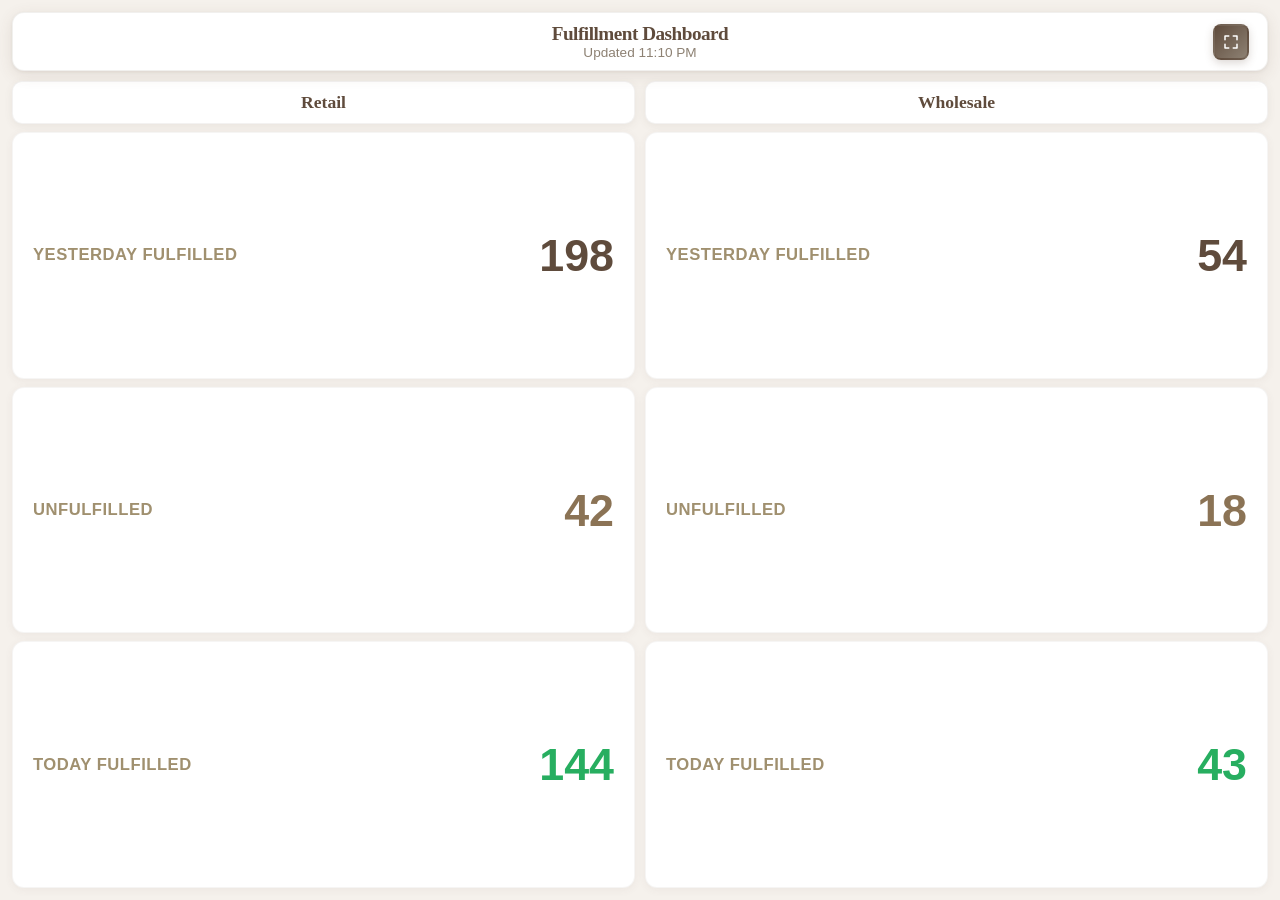
==== html/fulfillment-dashboard.html @ c5769333 "Initial static demo version for GitHub Pages Strip Firebase auth, replace live API calls with static" ====
<!DOCTYPE html>
<html lang="en">
<head>
<meta charset="UTF-8">
<meta name="viewport" content="width=device-width, initial-scale=1.0">
<title>Fulfillment Dashboard - RCO</title>
<link rel="stylesheet" href="../css/main.css">
<style>
* { box-sizing: border-box; margin: 0; padding: 0; }
body { background: #f5f1ec; font-family: 'Inter', sans-serif; overflow: hidden; height: 100vh; }

.fd-container {
  height: 100vh; display: flex; flex-direction: column;
  padding: 20px; gap: 16px;
}

.fd-header {
  display: flex; justify-content: center; align-items: center; position: relative;
  background: white; padding: 14px 20px; border-radius: 12px;
  box-shadow: 0 4px 16px rgba(95,75,60,0.12), 0 1px 3px rgba(95,75,60,0.08);
  border: 1px solid rgba(141,129,115,0.12); flex-shrink: 0;
}
.fd-header h1 {
  font-family: "Noto Serif", Georgia, serif;
  font-size: 1.4em; color: #5f4b3c; margin: 0; text-align: center;
}
.fd-meta { font-size: 0.85em; color: #8d8173; text-align: center; }
.fd-header .fullscreen-btn { position: absolute; right: 18px; top: 50%; transform: translateY(-50%); }

.fd-content {
  flex: 1; display: grid; grid-template-columns: 1fr 1fr;
  gap: 16px; min-height: 0;
}

.fd-col {
  display: flex; flex-direction: column; gap: 12px; min-height: 0;
}

.fd-col-title {
  font-family: "Noto Serif", Georgia, serif;
  font-size: 1.1em; font-weight: 700; color: #5f4b3c;
  text-align: center; padding: 10px; background: white; border-radius: 10px;
  box-shadow: 0 2px 8px rgba(95,75,60,0.08); border: 1px solid rgba(141,129,115,0.1);
  flex-shrink: 0;
}

.fd-stats {
  display: flex; flex-direction: column; gap: 12px; flex: 1; min-height: 0;
}

.fd-stat {
  background: white; border-radius: 12px; padding: 20px 28px; flex: 1;
  display: flex; justify-content: space-between; align-items: center;
  box-shadow: 0 2px 8px rgba(95,75,60,0.06); border: 1px solid rgba(141,129,115,0.08);
}
.fd-stat-value { font-size: 3.5vw; font-weight: 700; color: #5f4b3c; }
.fd-stat-label { font-size: 1.3vw; color: #a0906f; text-transform: uppercase; letter-spacing: 0.5px; font-weight: 600; }
.fd-stat.fd-stat-unfulfilled .fd-stat-value { color: #8b7355; }
.fd-stat.fd-stat-fulfilled .fd-stat-value { color: #27ae60; }

/* Dark mode */
body.dark { background: #1a1614; }
body.dark .fd-header { background: #2a2420; border-color: rgba(255,255,255,0.06); box-shadow: 0 4px 16px rgba(0,0,0,0.3); }
body.dark .fd-header h1 { color: #e0dcd5; }
body.dark .fd-meta { color: #8d8173; }
body.dark .fd-col-title { background: #2a2420; color: #e0dcd5; border-color: rgba(255,255,255,0.06); box-shadow: 0 2px 8px rgba(0,0,0,0.2); }
body.dark .fd-stat { background: #2a2420; border-color: rgba(255,255,255,0.06); box-shadow: 0 2px 8px rgba(0,0,0,0.2); }
body.dark .fd-stat-value { color: #e0dcd5; }
body.dark .fd-stat-label { color: #8d8173; }
body.dark .fd-stat.fd-stat-unfulfilled .fd-stat-value { color: #c4a97d; }
body.dark .fd-stat.fd-stat-fulfilled .fd-stat-value { color: #2ecc71; }

/* Responsive height */
@media (max-height: 900px) {
  .fd-container { padding: 12px; gap: 10px; }
  .fd-header { padding: 10px 16px; }
  .fd-header h1 { font-size: 1.2em; }
  .fd-content { gap: 10px; }
  .fd-col { gap: 8px; }
  .fd-stats { gap: 8px; }
  .fd-stat { padding: 14px 20px; }
}
@media (max-height: 700px) {
  .fd-container { padding: 8px; gap: 6px; }
  .fd-header { padding: 6px 12px; }
  .fd-header h1 { font-size: 1em; }
  .fd-content { gap: 6px; }
  .fd-col { gap: 6px; }
  .fd-stats { gap: 6px; }
  .fd-stat { padding: 10px 14px; border-radius: 8px; }
  .fd-col-title { padding: 6px; font-size: 0.95em; }
}

/* Responsive width */
@media (max-width: 768px) {
  .fd-content { grid-template-columns: 1fr; overflow-y: auto; }
  .fd-stat-value { font-size: 8vw; }
  .fd-stat-label { font-size: 3vw; }
  body { overflow: auto; }
}

body.tv-view-active .fd-container { padding: 16px; max-width: none; }
</style>
</head>
<body class="page-fulfillment-dashboard">

<div class="fd-container">
  <div class="fd-header">
    <div style="text-align:center;">
      <h1>Fulfillment Dashboard</h1>
      <div class="fd-meta" id="lastUpdated">Loading...</div>
    </div>
    <button class="fullscreen-btn" id="fullscreenBtn" title="Fullscreen" aria-label="Fullscreen">
      <svg viewBox="0 0 24 24" fill="none" aria-hidden="true">
        <path d="M9 4H4v5" stroke="#fff" stroke-width="2" stroke-linecap="round" stroke-linejoin="round"/>
        <path d="M15 4h5v5" stroke="#fff" stroke-width="2" stroke-linecap="round" stroke-linejoin="round"/>
        <path d="M9 20H4v-5" stroke="#fff" stroke-width="2" stroke-linecap="round" stroke-linejoin="round"/>
        <path d="M15 20h5v-5" stroke="#fff" stroke-width="2" stroke-linecap="round" stroke-linejoin="round"/>
      </svg>
    </button>
  </div>

  <div class="fd-content">
    <div class="fd-col">
      <div class="fd-col-title">Retail</div>
      <div class="fd-stats">
        <div class="fd-stat">
          <div class="fd-stat-label">Yesterday Fulfilled</div>
          <div class="fd-stat-value" id="rYesterday">--</div>
        </div>
        <div class="fd-stat fd-stat-unfulfilled">
          <div class="fd-stat-label">Unfulfilled</div>
          <div class="fd-stat-value" id="rUnfulfilled">--</div>
        </div>
        <div class="fd-stat fd-stat-fulfilled">
          <div class="fd-stat-label">Today Fulfilled</div>
          <div class="fd-stat-value" id="rToday">--</div>
        </div>
      </div>
    </div>

    <div class="fd-col">
      <div class="fd-col-title">Wholesale</div>
      <div class="fd-stats">
        <div class="fd-stat">
          <div class="fd-stat-label">Yesterday Fulfilled</div>
          <div class="fd-stat-value" id="wYesterday">--</div>
        </div>
        <div class="fd-stat fd-stat-unfulfilled">
          <div class="fd-stat-label">Unfulfilled</div>
          <div class="fd-stat-value" id="wUnfulfilled">--</div>
        </div>
        <div class="fd-stat fd-stat-fulfilled">
          <div class="fd-stat-label">Today Fulfilled</div>
          <div class="fd-stat-value" id="wToday">--</div>
        </div>
      </div>
    </div>
  </div>
</div>

<script>
// Demo mode: static sample data
async function loadDashboard() {
  try {
    const data = {
      retail: { yesterdayFulfilled: 198, unfulfilled: 42, todayFulfilled: 144 },
      wholesale: { yesterdayFulfilled: 54, unfulfilled: 18, todayFulfilled: 43 }
    };
    const r = data.retail || {};
    const w = data.wholesale || {};

    document.getElementById('rYesterday').textContent = (r.yesterdayFulfilled || 0).toLocaleString();
    document.getElementById('rUnfulfilled').textContent = (r.unfulfilled || 0).toLocaleString();
    document.getElementById('rToday').textContent = (r.todayFulfilled || 0).toLocaleString();

    document.getElementById('wYesterday').textContent = (w.yesterdayFulfilled || 0).toLocaleString();
    document.getElementById('wUnfulfilled').textContent = (w.unfulfilled || 0).toLocaleString();
    document.getElementById('wToday').textContent = (w.todayFulfilled || 0).toLocaleString();

    const now = new Date();
    document.getElementById('lastUpdated').textContent =
      `Updated ${now.toLocaleTimeString('en-US', { hour: 'numeric', minute: '2-digit' })}`;
  } catch (e) {
    console.error('Failed to load fulfillment dashboard:', e);
    document.getElementById('lastUpdated').textContent = 'Error loading data';
  }
}

loadDashboard();
setInterval(loadDashboard, 10 * 60 * 1000);

document.getElementById('fullscreenBtn')?.addEventListener('click', () => {
  if (!document.fullscreenElement) document.documentElement.requestFullscreen();
  else document.exitFullscreen();
});

window.addEventListener('message', (e) => {
  if (e.data?.type === 'RCO_THEME') document.body.classList.toggle('dark', e.data.theme === 'dark');
});
window.addEventListener('message', (e) => {
  if (e.data?.type === 'TV_VIEW_STATE') document.body.classList.toggle('tv-view-active', e.data.active);
});
</script>
</body>
</html>
---- css/main.css ----
/* RCO Metrics - Comprehensive Consolidated Stylesheet */
/* All dashboard pages (fulfillment, orders, shipping, international) load in iframes */
/* Login is standalone; Index is the parent shell */

/* ========== 1. CSS VARIABLES & COLOR PALETTE ========== */
:root {
  /* Brand Neutrals / Core (guide HEX) */
  --rco-cream: #d7d1ca;      /* Pantone Warm Gray 1 C */
  --rco-stone: #d6d1c3;      /* Pantone 7527 C */
  --rco-taupe: #8d8173;      /* Pantone 4225 C */
  --rco-brown: #5f4b3c;      /* Pantone 7519 C */
  --rco-charcoal: #25282a;   /* Pantone 426 C */

  /* Supporting Accents (guide HEX) */
  --rco-warm-tan: #ab9071;   /* Pantone 4256 C */
  --rco-soft-camel: #bd9979; /* Pantone 2316 C */
  --rco-olive: #4d4933;      /* Pantone 7771 C */
  --rco-clay: #b08979;       /* Pantone 4725 C */
  --rco-bluegray: #393d46;   /* Pantone 4140 C */
  --rco-plum: #492426;       /* Pantone 2449 C */
  --rco-lightgray: #aaa0a1;  /* Pantone 4283 C */

  /* Map old "tan" tokens to RCO scheme (so existing CSS works) */
  --tan-light: var(--rco-cream);
  --tan-medium: var(--rco-soft-camel);
  --tan-dark: var(--rco-brown);
  --tan-darker: var(--rco-charcoal);

  /* Background Gradients */
  --bg-gradient-start: #f9f6f2;
  --bg-gradient-end: #efe9e0;

  /* Card Backgrounds */
  --card-bg-start: #ffffff;
  --card-bg-end: #fbfaf8;

  /* Header Backgrounds */
  --header-bg-start: #ffffff;
  --header-bg-end: #f4f2ee;

  /* Medal Colors */
  --gold: #ffd700;
  --silver: #c0c0c0;
  --bronze: #cd7f32;

  /* Status Colors */
  --rate-excellent: #5a8c5a;
  --rate-good: #7ca87c;
  --rate-warning: #d4a05c;
  --rate-poor: #c67b7b;

  /* Neutral Colors */
  --text-primary: var(--rco-charcoal);
  --text-secondary: var(--rco-taupe);
  --border-light: rgba(141, 129, 115, 0.15);   /* taupe */
  --border-medium: rgba(141, 129, 115, 0.3);   /* taupe */

  /* Shadows (slightly re-tuned to RCO brown) */
  --shadow-sm: 0 2px 10px rgba(95, 75, 60, 0.05);
  --shadow-md: 0 5px 20px rgba(95, 75, 60, 0.10);
  --shadow-lg: 0 10px 30px rgba(95, 75, 60, 0.14);
  --shadow-xl: 0 15px 40px rgba(95, 75, 60, 0.18);
}

/* ========== INDEX.HTML / SIDEBAR SHELL (THEME TOKENS) ========== */
:root {
  /* Page */
  --page-bg: #f6f0e6;

  /* Sidebar / panels */
  --sb-bg1: #ffffff;
  --sb-bg2: #fbfaf8;
  --sb-panel: #ffffff;

  --sb-text: #5f4b3c;
  --sb-muted: #8d8173;

  --sb-border: #d7d1ca;
  --sb-sep: #e2dbd1;

  --sb-shadow: rgba(95, 75, 60, 0.12);

  /* Brand */
  --brand-grad: linear-gradient(135deg, #5f4b3c 0%, #8d8173 100%);
  --brand-brown: #5f4b3c;
  --brand-hover-border: #bd9979;

  /* Carousel controls */
  --carousel-img-height: 100px;
  --carousel-img-zoom: 0.5;        /* +50% zoom (1.5x) */
}

/* ========== 2. GLOBAL RESETS ========== */
* {
  margin: 0;
  padding: 0;
  box-sizing: border-box;
}

body {
  font-family: "Avenir Next", Avenir, "Segoe UI", Tahoma, Geneva, Verdana, sans-serif;
  background: linear-gradient(135deg, var(--bg-gradient-start) 0%, var(--bg-gradient-end) 100%);
  color: var(--text-primary);
  min-height: 100vh;
}

/* ========== 3. SHARED TYPOGRAPHY ========== */
h1, h2, h3, h4, h5, h6 {
  font-family: "Noto Serif", Georgia, "Times New Roman", Times, serif;
  color: var(--tan-dark);
  font-weight: 600;
}

h1 {
  font-size: 2.5em;
  letter-spacing: -0.5px;
}

h2 {
  font-size: 2em;
}

h3 {
  font-size: 1.5em;
}

p {
  line-height: 1.6;
}

/* ========== 4. SHARED UI COMPONENTS ========== */

/* BUTTONS */
.btn-primary {
  background: linear-gradient(135deg, var(--tan-light) 0%, var(--tan-medium) 100%);
  color: white;
  border: none;
  padding: 12px 24px;
  border-radius: 10px;
  font-size: 1em;
  font-weight: 600;
  cursor: pointer;
  transition: all 0.3s ease;
  box-shadow: 0 4px 15px rgba(95, 75, 60, 0.18);
}

.btn-primary:hover {
  transform: translateY(-2px);
  box-shadow: 0 6px 20px rgba(95, 75, 60, 0.24);
}

.btn-primary:active {
  transform: translateY(0);
}

.btn-secondary {
  background: white;
  color: var(--tan-dark);
  border: 2px solid var(--tan-light);
  padding: 10px 20px;
  border-radius: 10px;
  font-size: 1em;
  font-weight: 600;
  cursor: pointer;
  transition: all 0.3s ease;
}

.btn-secondary:hover {
  background: var(--card-bg-end);
  border-color: var(--tan-medium);
}

.btn-secondary.active {
  background: var(--tan-light);
  color: white;
  border-color: var(--tan-medium);
}

/* CARDS */
.card {
  background: linear-gradient(135deg, var(--card-bg-start) 0%, var(--card-bg-end) 100%);
  border-radius: 15px;
  padding: 25px;
  box-shadow: var(--shadow-md);
  border: 1px solid var(--border-light);
  transition: transform 0.3s ease, box-shadow 0.3s ease;
}

.card:hover {
  transform: translateY(-5px);
  box-shadow: var(--shadow-lg);
}

.card-header {
  background: linear-gradient(135deg, var(--tan-dark) 0%, var(--tan-darker) 100%);
  color: white;
  padding: 20px;
  border-radius: 10px 10px 0 0;
  font-weight: 700;
  text-align: center;
  font-size: 1.2em;
}

/* STAT CARDS */
.stat-card {
  background: linear-gradient(135deg, var(--card-bg-start) 0%, var(--card-bg-end) 100%);
  padding: 25px;
  border-radius: 15px;
  box-shadow: var(--shadow-md);
  border: 1px solid var(--border-light);
  transition: transform 0.3s ease;
}

.stat-card:hover {
  transform: translateY(-5px);
  box-shadow: var(--shadow-lg);
}

.stat-label {
  color: var(--tan-darker);
  font-size: 0.9em;
  font-weight: 600;
  text-transform: uppercase;
  letter-spacing: 1px;
  margin-bottom: 10px;
}

.stat-value {
  color: var(--tan-dark);
  font-size: 2.5em;
  font-weight: 700;
}

.stat-subtitle {
  color: var(--text-secondary);
  font-size: 0.85em;
  margin-top: 8px;
}

/* INPUTS & SELECTS */
input[type="text"],
input[type="email"],
input[type="password"],
select {
  background: white;
  border: 2px solid var(--tan-light);
  border-radius: 10px;
  padding: 12px 20px;
  font-size: 1em;
  color: var(--tan-dark);
  transition: all 0.3s ease;
}

input:focus,
select:focus {
  outline: none;
  border-color: var(--tan-medium);
  box-shadow: 0 0 0 3px rgba(141, 129, 115, 0.18);
}

input:hover,
select:hover {
  border-color: var(--tan-darker);
}

select {
  cursor: pointer;
}

/* TABLES */
table {
  width: 100%;
  border-collapse: collapse;
}

thead {
  background: linear-gradient(135deg, var(--tan-dark) 0%, var(--tan-darker) 100%);
  color: white;
}

th {
  padding: 18px 15px;
  text-align: left;
  font-weight: 600;
  font-size: 0.9em;
  text-transform: uppercase;
  letter-spacing: 0.5px;
}

td {
  padding: 15px;
  border-bottom: 1px solid var(--border-light);
  color: var(--text-primary);
}

tbody tr {
  transition: background 0.2s ease;
}

tbody tr:hover {
  background: var(--card-bg-end);
}

/* Table Rate Classes — green-to-red text colors */
.rate-excellent {
  color: #2e7d32;
  font-weight: 600;
}

.rate-good {
  color: #558b2f;
  font-weight: 600;
}

.rate-warning {
  color: #e65100;
  font-weight: 600;
}

.rate-poor {
  color: #c62828;
  font-weight: 600;
}

/* LOADING & SPINNERS */
.loading {
  text-align: center;
  padding: 50px;
  color: var(--tan-dark);
}

.spinner {
  border: 4px solid rgba(141, 129, 115, 0.25);
  border-top: 4px solid var(--tan-light);
  border-radius: 50%;
  width: 50px;
  height: 50px;
  animation: spin 1s linear infinite;
  margin: 0 auto 20px;
}

@keyframes spin {
  0% { transform: rotate(0deg); }
  100% { transform: rotate(360deg); }
}

.loading::after {
  content: '...';
  animation: dots 1.5s steps(4, end) infinite;
}

@keyframes dots {
  0%, 20% { content: '.'; }
  40% { content: '..'; }
  60%, 100% { content: '...'; }
}

/* MODALS */
.modal {
  position: fixed;
  top: 0;
  left: 0;
  width: 100%;
  height: 100%;
  background: rgba(0, 0, 0, 0.7);
  display: none;
  align-items: center;
  justify-content: center;
  z-index: 1000;
  padding: 20px;
}

.modal.active {
  display: flex;
}

.modal-content {
  background: linear-gradient(135deg, var(--card-bg-start) 0%, var(--card-bg-end) 100%);
  border-radius: 15px;
  padding: 40px;
  max-width: 600px;
  width: 100%;
  max-height: 90vh;
  overflow-y: auto;
  position: relative;
  border: 2px solid var(--border-medium);
}

.close-modal {
  position: absolute;
  top: 15px;
  right: 15px;
  font-size: 2em;
  cursor: pointer;
  color: var(--tan-darker);
  transition: color 0.3s ease;
}

.close-modal:hover {
  color: var(--tan-dark);
}

/* Detail modal (Orders page) */
.detail-modal {
  display: none;
  position: fixed;
  top: 0;
  left: 0;
  width: 100%;
  height: 100%;
  background: rgba(0, 0, 0, 0.7);
  z-index: 1000;
  align-items: center;
  justify-content: center;
  padding: 10px;
}

.detail-modal.active {
  display: flex;
}

.detail-content {
  background: white;
  padding: 25px;
  border-radius: 15px;
  max-width: 600px;
  width: 100%;
  max-height: 90vh;
  overflow-y: auto;
  position: relative;
  border: 2px solid rgba(141, 129, 115, 0.30);
}

/* IFRAME WRAPPERS */
.iframe-wrapper {
  display: none;
  width: 100%;
  height: calc(100vh - 140px);
}

.iframe-wrapper.active {
  display: block;
}

.iframe-wrapper iframe {
  width: 100%;
  height: 100%;
  border: none;
  border-radius: 10px;
  box-shadow: var(--shadow-lg);
}

/* ========== 5. SHARED FULLSCREEN BUTTON ========== */
.fullscreen-btn {
  width: 36px;
  height: 36px;
  border-radius: 8px;
  background: linear-gradient(135deg, #5f4b3c 0%, #8d8173 100%);
  border: 2px solid rgba(95,75,60,0.35);
  cursor: pointer;
  display: flex;
  align-items: center;
  justify-content: center;
  transition: all 0.2s ease;
  box-shadow: 0 3px 8px rgba(95,75,60,0.22);
}

.fullscreen-btn svg {
  width: 18px;
  height: 18px;
  display: block;
}

.fullscreen-btn.exit svg {
  transform: rotate(180deg);
  transition: transform 0.25s ease;
}

.fullscreen-btn:hover {
  background: #ffffff;
  border-color: #bd9979;
  box-shadow: 0 4px 12px rgba(95,75,60,0.22);
}

.fullscreen-btn:hover svg path {
  stroke: #5f4b3c !important;
}

.fullscreen-btn:active {
  transform: scale(0.96);
  box-shadow: 0 2px 6px rgba(95,75,60,0.26);
}

/* ========== 6. INDEX.HTML / SIDEBAR SHELL ========== */

/* Base layout - shared */
html, body {
  width: 100%;
  height: 100%;
  overflow: hidden;
}

body {
  background: var(--page-bg);
  color: var(--sb-text);
}

.app-shell {
  display: flex;
  height: 100vh;
}

.content-area {
  flex: 1;
  height: 100vh;
}

.iframe-wrapper {
  display: none;
  height: 100%;
}

.iframe-wrapper.active {
  display: block;
}

iframe {
  width: 100%;
  height: 100%;
  border: none;
}

/* SIDEBAR */
.sidebar {
  width: 170px;
  min-width: 170px;
  height: 100vh;
  overflow: hidden;
  -webkit-overflow-scrolling: touch;
  background: linear-gradient(180deg, var(--sb-bg1) 0%, var(--sb-bg2) 100%);
  border-right: 1px solid var(--sb-border);
  display: flex;
  flex-direction: column;
  padding: 14px 12px;
}

/* Thin scrollbar for sidebar */
.sidebar::-webkit-scrollbar { width: 4px; }
.sidebar::-webkit-scrollbar-track { background: transparent; }
.sidebar::-webkit-scrollbar-thumb { background: var(--sb-border); border-radius: 4px; }
.sidebar::-webkit-scrollbar-thumb:hover { background: var(--sb-muted); }
.sidebar { scrollbar-width: thin; scrollbar-color: var(--sb-border) transparent; }

/* SIDEBAR HEADER */
.sidebar-header {
  text-align: center;
  margin-bottom: 16px;
  flex-shrink: 0;
}

.sidebar-logo {
  width: 100%;
  max-width: 120px;
  margin: 0 auto 10px;
  display: block;
}

.sidebar-title-box {
  background: var(--sb-panel);
  border-radius: 12px;
  padding: 10px 8px;
  text-align: center;
  box-shadow: 0 6px 20px rgba(95, 75, 60, 0.15), 0 2px 4px rgba(95, 75, 60, 0.10);
}

body.dark .sidebar-title-box {
  box-shadow: 0 2px 8px rgba(0,0,0,0.35);
}

.sidebar-title {
  font-weight: 800;
  color: var(--sb-text);
  font-size: 0.95em;
}

.sidebar-subtitle {
  font-size: 0.7em;
  color: var(--sb-muted);
}

/* NAV BUTTONS */
.sidebar-nav {
  display: none;
  flex-direction: column;
  gap: 10px;
  margin-top: 10px;
  flex: 1;
  min-height: 0;
  overflow-y: auto;
  scrollbar-width: thin;
  scrollbar-color: var(--sb-border) transparent;
}
.sidebar-nav::-webkit-scrollbar { width: 3px; }
.sidebar-nav::-webkit-scrollbar-track { background: transparent; }
.sidebar-nav::-webkit-scrollbar-thumb { background: var(--sb-border); border-radius: 3px; }
.sidebar-nav.loaded {
  display: flex;
}

.nav-btn {
  display: none;
  border: 1px solid var(--sb-border);
  background: var(--sb-panel);
  border-radius: 10px;
  padding: 10px 8px;
  font-weight: 600;
  font-size: 0.85em;
  flex-shrink: 0;
  color: var(--sb-text);
  cursor: pointer;
  text-align: center;
  transition: all 0.2s ease;
}

.nav-btn:hover {
  border-color: var(--brand-hover-border);
  box-shadow: 0 2px 6px var(--sb-shadow);
}

.nav-btn.active {
  background: var(--brand-grad);
  border-color: var(--brand-brown);
  color: #ffffff;
}

.nav-btn-admin {
  background: #2e7d32 !important;
  color: white !important;
  border-color: #1b5e20 !important;
}

.nav-btn-admin:hover {
  background: #1b5e20 !important;
}

.nav-btn-admin.active {
  background: #1b5e20 !important;
  border-color: #1b5e20 !important;
}

/* FOOTER */
.sidebar-footer {
  flex-shrink: 0;
  display: flex;
  flex-direction: column;
  gap: 10px;
  padding-top: 16px;
}

/* ORDERS WIDGET */
.orders-widget {
  background: var(--sb-panel);
  border: 1px solid var(--sb-border);
  border-radius: 12px;
  padding: 12px;
  color: var(--sb-text);
  text-align: center;
  box-shadow: 0 4px 16px rgba(95,75,60,0.12), 0 1px 3px rgba(95,75,60,0.08);
}

body.dark .orders-widget {
  box-shadow: 0 3px 10px rgba(0,0,0,0.35);
}

.orders-label {
  font-size: 0.65em;
  letter-spacing: 0.5px;
  opacity: 0.95;
  font-weight: 700;
  color: var(--sb-muted);
}

.orders-value {
  font-size: 2em;
  font-weight: 900;
  margin: 6px 0;
  color: var(--sb-text);
}

.orders-updated {
  font-size: 0.65em;
  opacity: 0.9;
  line-height: 1.3;
  color: var(--sb-muted);
}

/* PRODUCT CAROUSEL */
.product-carousel {
  background: var(--sb-panel);
  border: 1px solid var(--sb-border);
  border-radius: 12px;
  padding: 12px;
  text-align: center;
  overflow: hidden;
}

.carousel-label {
  font-size: 0.65em;
  font-weight: 700;
  color: var(--sb-muted);
  text-transform: uppercase;
  letter-spacing: 0.5px;
  margin-bottom: 8px;
}

.carousel-image {
  width: 100%;
  height: var(--carousel-img-height);
  max-height: var(--carousel-img-height);
  object-fit: contain;
  display: block;
  margin: 0 auto;
  transform: scale(calc(1 + var(--carousel-img-zoom)));
  transform-origin: center;
  transition: opacity 0.35s ease, transform 0.35s ease;
}

.carousel-image.fade-out {
  opacity: 0;
  transform: scale(calc(1 + var(--carousel-img-zoom))) scale(0.95);
}

/* SEPARATOR */
.sidebar-separator {
  height: 1px;
  background: var(--sb-sep);
  width: 100%;
}

/* ICON BUTTONS ROW (equal width) */
.footer-mini-row {
  display: flex;
  gap: 8px;
  width: 100%;
}

.icon-btn {
  flex: 1;
  height: 38px;
  border-radius: 10px;
  border: 1px solid var(--sb-border);
  background: var(--sb-panel);
  color: var(--sb-text);
  display: inline-flex;
  align-items: center;
  justify-content: center;
  cursor: pointer;
  transition: all 0.2s ease;
  position: relative;
  pointer-events: auto;
}

.icon-btn svg {
  width: 18px;
  height: 18px;
  display: block;
  pointer-events: none;
}

.icon-btn:hover {
  border-color: var(--brand-hover-border);
  box-shadow: 0 2px 6px var(--sb-shadow);
}

.icon-btn.active {
  background: var(--brand-grad);
  border-color: var(--brand-brown);
  color: #ffffff;
}

.icon-btn.active svg path,
.icon-btn.active svg rect,
.icon-btn.active svg line {
  stroke: #fff !important;
}

/* SIGN OUT */
.sign-out-btn {
  border: 2px solid var(--sb-border);
  background: var(--sb-panel);
  padding: 10px;
  border-radius: 10px;
  font-weight: 700;
  font-size: 0.85em;
  cursor: pointer;
  color: var(--sb-text);
  transition: all 0.2s ease;
  text-align: center;
}

.sign-out-btn:hover {
  background: var(--brand-grad);
  border-color: var(--brand-brown);
  color: white;
}

/* TV TRANSITION OVERLAY (FADE BETWEEN SWAPS) */
.tv-transition {
  position: fixed;
  inset: 0;
  background: var(--page-bg);
  opacity: 0;
  pointer-events: none;
  z-index: 9999;
  transition: opacity 180ms ease;
}

.tv-transition.show {
  opacity: 1;
}

/* ========== 7. FULFILLMENT DASHBOARD ========== */

body.page-fulfillment {
  font-family: "Avenir Next", Avenir, "Segoe UI", Tahoma, Geneva, Verdana, sans-serif;
  background: linear-gradient(160deg, #f9f6f2 0%, #efe9e0 100%);
  height: 100vh;
  overflow: hidden;
}

body.page-fulfillment .dashboard-container {
  height: 100vh;
  display: flex;
  flex-direction: column;
  padding: 20px;
  gap: 16px;
}

body.page-fulfillment .dashboard-header {
  display: grid;
  grid-template-columns: auto 1fr auto;
  align-items: center;
  background: white;
  padding: 14px 20px;
  border-radius: 12px;
  box-shadow: 0 4px 16px rgba(95,75,60,0.12), 0 1px 3px rgba(95,75,60,0.08);
  gap: 12px;
  border: 1px solid rgba(141,129,115,0.12);
}

body.page-fulfillment .header-left {
  display: flex;
  gap: 10px;
  align-items: center;
}

body.page-fulfillment .header-title {
  text-align: center;
  font-size: 1.6em;
  font-weight: 600;
  color: #5f4b3c;
  font-family: "Noto Serif", Georgia, serif;
}

body.page-fulfillment .header-controls {
  display: flex;
  gap: 10px;
  align-items: center;
  flex-wrap: wrap;
  justify-content: flex-end;
}

body.page-fulfillment .header-left select {
  background: white;
  color: #5f4b3c;
  border: 2px solid #d7d1ca;
  padding: 8px 14px;
  border-radius: 8px;
  font-size: 13px;
  font-weight: 600;
  cursor: pointer;
  transition: all 0.2s ease;
}

body.page-fulfillment .header-left select:hover {
  border-color: #bd9979;
  box-shadow: 0 2px 6px rgba(95, 75, 60, 0.12);
}

body.page-fulfillment #datasetSelect {
  text-align: center;
  text-align-last: center;
}

body.page-fulfillment #datasetSelect option {
  text-align: center;
}

body.page-fulfillment .view-btn,
body.page-fulfillment #datasetSelect {
  background: white;
  color: #5f4b3c;
  border: 2px solid #d7d1ca;
  padding: 8px 16px;
  border-radius: 8px;
  font-size: 13px;
  font-weight: 700;
  cursor: pointer;
  transition: all 0.2s ease;
}

body.page-fulfillment .view-btn:hover,
body.page-fulfillment #datasetSelect:hover {
  border-color: #bd9979;
  box-shadow: 0 2px 6px rgba(95, 75, 60, 0.12);
}

body.page-fulfillment .view-btn.active {
  background: linear-gradient(135deg, #5f4b3c 0%, #8d8173 100%);
  color: #fff;
  border-color: #5f4b3c;
}

body.page-fulfillment #datasetSelect {
  appearance: none;
  -webkit-appearance: none;
  -moz-appearance: none;
  padding-right: 34px;
  background-image:
    linear-gradient(45deg, transparent 50%, #8b7355 50%),
    linear-gradient(135deg, #8b7355 50%, transparent 50%);
  background-position:
    calc(100% - 16px) calc(50% - 3px),
    calc(100% - 11px) calc(50% - 3px);
  background-size: 6px 6px, 6px 6px;
  background-repeat: no-repeat;
}

body.page-fulfillment .kpi-row {
  display: grid;
  grid-template-columns: repeat(4, 1fr);
  gap: 16px;
  flex-shrink: 0;
}

body.page-fulfillment .kpi-card {
  background: white;
  padding: 12px;
  border-radius: 12px;
  box-shadow: 0 4px 16px rgba(95,75,60,0.12), 0 1px 3px rgba(95,75,60,0.08);
  border: 1px solid rgba(141,129,115,0.10);
  border-left: 3px solid var(--rco-soft-camel);
  display: flex; flex-direction: column; justify-content: center;
}

body.page-fulfillment .kpi-label {
  font-size: 0.75em;
  color: #8d8173;
  text-transform: uppercase;
  font-weight: 600;
  margin-bottom: 6px;
}

body.page-fulfillment .kpi-value {
  font-size: 2vw;
  font-weight: 700;
  color: #5f4b3c;
}

body.page-fulfillment .kpi-subtitle {
  font-size: 0.7em;
  color: #aaa0a1;
  margin-top: 4px;
}

body.page-fulfillment .content-grid {
  flex: 1;
  display: grid;
  grid-template-columns: 1.3fr 1fr;
  grid-template-rows: minmax(0, 1fr) minmax(0, 1fr);
  gap: 16px;
  min-height: 0;
}

body.page-fulfillment .chart-card {
  background: white;
  border-radius: 12px;
  padding: 20px;
  box-shadow: 0 4px 16px rgba(95,75,60,0.12), 0 1px 3px rgba(95,75,60,0.08);
  border: 1px solid rgba(141,129,115,0.10);
  display: flex;
  flex-direction: column;
  min-height: 0;
  overflow: hidden;
}

body.page-fulfillment .chart-title {
  font-size: 1.1em;
  font-weight: 600;
  color: #5f4b3c;
  margin-bottom: 4px;
  font-family: "Noto Serif", Georgia, serif;
  flex-shrink: 0;
}

body.page-fulfillment .chart-subtitle {
  font-size: 0.75em;
  color: #8d8173;
  margin-bottom: 12px;
  flex-shrink: 0;
}

body.page-fulfillment .table-section {
  grid-row: 1 / span 2;
  overflow: hidden;
  display: flex;
  flex-direction: column;
}

body.page-fulfillment .fill-rate-section {
  grid-row: 1;
  grid-column: 2;
}

body.page-fulfillment .orders-section {
  grid-row: 2;
  grid-column: 2;
}

body.page-fulfillment .table-wrapper {
  flex: 1;
  overflow-y: auto;
  min-height: 0;
}

body.page-fulfillment .table-wrapper::-webkit-scrollbar { width: 6px; }
body.page-fulfillment .table-wrapper::-webkit-scrollbar-track { background: #f2eee8; border-radius: 3px; }
body.page-fulfillment .table-wrapper::-webkit-scrollbar-thumb { background: #d7d1ca; border-radius: 3px; }
body.page-fulfillment .table-wrapper::-webkit-scrollbar-thumb:hover { background: #bd9979; }
body.page-fulfillment .table-wrapper { scrollbar-width: thin; scrollbar-color: #d7d1ca #f2eee8; }

body.page-fulfillment .data-table {
  width: 100%;
  border-collapse: collapse;
  font-size: 0.8em;
}

body.page-fulfillment .data-table thead {
  position: sticky;
  top: 0;
  background: linear-gradient(135deg, #5f4b3c 0%, #7a6355 100%);
  color: white;
  z-index: 10;
}

body.page-fulfillment .data-table thead tr th:first-child {
  border-top-left-radius: 8px;
}

body.page-fulfillment .data-table thead tr th:last-child {
  border-top-right-radius: 8px;
}

body.page-fulfillment .data-table th {
  padding: 8px;
  text-align: left;
  font-weight: 600;
}

body.page-fulfillment .data-table td {
  padding: 8px;
  text-align: left;
  border-bottom: 1px solid #f0f0f0;
  color: #5f4b3c;
}

body.page-fulfillment .data-table tbody tr:nth-child(even) {
  background: #faf8f5;
}

body.page-fulfillment .data-table tbody tr:hover {
  background: #f2eee8;
}

body.page-fulfillment .chart-wrapper {
  flex: 1;
  min-height: 0;
  position: relative;
}

body.page-fulfillment canvas {
  width: 100% !important;
  height: 100% !important;
}

body.page-fulfillment .calendar-view {
  display: none;
  flex: 1;
  overflow-y: auto;
  background: white;
  border-radius: 12px;
  padding: 20px;
  box-shadow: 0 4px 16px rgba(95,75,60,0.12), 0 1px 3px rgba(95,75,60,0.08);
  min-height: 0;
}

body.page-fulfillment .calendar-grid {
  display: grid;
  grid-template-columns: repeat(6, 1fr);
  grid-template-rows: repeat(2, minmax(0, 1fr));
  gap: 14px;
  height: 100%;
  overflow: hidden;
}

body.page-fulfillment .month-calendar {
  background: white;
  border-radius: 10px;
  padding: 8px;
  border: 1px solid rgba(141,129,115,0.15);
  box-shadow: 0 4px 16px rgba(95,75,60,0.12), 0 1px 3px rgba(95,75,60,0.08);
  display: grid;
  grid-template-rows: auto 1fr;
  min-height: 0;
  max-height: 100%;
  overflow: hidden;
  box-sizing: border-box;
}

body.page-fulfillment .month-header {
  color: #5f4b3c;
  font-size: 0.85em;
  font-weight: 600;
  margin-bottom: 6px;
  text-align: center;
  font-family: "Noto Serif", Georgia, serif;
  flex-shrink: 0;
  overflow: hidden;
  white-space: nowrap;
  text-overflow: ellipsis;
}

body.page-fulfillment .calendar-days {
  display: grid;
  grid-template-columns: repeat(7, minmax(0, 1fr));
  grid-template-rows: auto repeat(6, minmax(0, 1fr));
  gap: 2px;
  overflow: hidden;
  min-height: 0;
  max-height: 100%;
  width: 100%;
}

body.page-fulfillment .day-label {
  text-align: center;
  font-size: 0.55em;
  color: #8d8173;
  font-weight: 600;
  padding: 2px 0;
  overflow: hidden;
  white-space: nowrap;
  text-overflow: clip;
  line-height: 1;
}

body.page-fulfillment .calendar-day {
  display: flex;
  flex-direction: column;
  align-items: center;
  justify-content: center;
  border-radius: 3px;
  font-size: 0.5em;
  cursor: pointer;
  transition: transform 0.2s ease, box-shadow 0.2s ease;
  overflow: hidden;
  padding: 2px;
  box-sizing: border-box;
  line-height: 1.1;
  min-width: 0;
  min-height: 0;
  max-width: 100%;
  max-height: 100%;
  position: relative;
}

body.page-fulfillment .calendar-day strong {
  font-size: 1.1em;
  display: block;
  white-space: nowrap;
  overflow: hidden;
  text-overflow: clip;
}

body.page-fulfillment .calendar-day br {
  display: none;
}

body.page-fulfillment .calendar-day::after {
  content: attr(data-rate);
  font-size: 0.9em;
  white-space: nowrap;
  overflow: hidden;
  text-overflow: clip;
  display: block;
  margin-top: 1px;
}

body.page-fulfillment .calendar-day:hover {
  transform: scale(1.02);
  box-shadow: 0 2px 6px rgba(0,0,0,0.15);
  z-index: 2;
}

body.page-fulfillment .calendar-day.empty {
  cursor: default;
  background: transparent !important;
}

body.page-fulfillment .calendar-day.empty:hover {
  transform: none;
  box-shadow: none;
  z-index: 0;
}

body.page-fulfillment .cal-rate-excellent {
  background: linear-gradient(135deg, #e8f5e9 0%, #c8e6c9 100%);
  color: #2e7d32;
}

body.page-fulfillment .cal-rate-good {
  background: linear-gradient(135deg, #f1f8e9 0%, #dcedc8 100%);
  color: #558b2f;
}

body.page-fulfillment .cal-rate-warning {
  background: linear-gradient(135deg, #fff3e0 0%, #ffe0b2 100%);
  color: #e65100;
}

body.page-fulfillment .cal-rate-poor {
  background: linear-gradient(135deg, #ffebee 0%, #ffcdd2 100%);
  color: #c62828;
}

body.page-fulfillment .cal-rate-none {
  background: #f5f5f5;
  color: #999;
}

body.page-fulfillment .tooltip {
  position: fixed;
  background: linear-gradient(135deg, #5f4b3c 0%, #8d8173 100%);
  color: white;
  padding: 12px 14px;
  border-radius: 8px;
  font-size: 0.8em;
  line-height: 1.5;
  pointer-events: none;
  z-index: 1000;
  display: none;
  max-width: 220px;
  box-shadow: 0 8px 24px rgba(0,0,0,0.3);
}

body.page-fulfillment .tooltip.show {
  display: block;
}

/* ========== 8. ORDERS DASHBOARD ========== */

body.page-orders {
  font-family: "Avenir Next", Avenir, "Segoe UI", Tahoma, Geneva, Verdana, sans-serif;
  background: linear-gradient(160deg, #f9f6f2 0%, #efe9e0 100%);
  margin: 0;
  padding: 0;
  height: 100vh;
  overflow: hidden;
}

html::-webkit-scrollbar,
body::-webkit-scrollbar {
  width: 0;
  height: 0;
}

html, body {
  scrollbar-width: none;
}

body.page-orders .container {
  height: 100vh;
  display: flex;
  flex-direction: column;
  padding: 8px;
  gap: 8px;
  box-sizing: border-box;
  max-width: none;
}

body.page-orders .header {
  position: relative;
  background: #ffffff !important;
  padding: 12px 16px;
  border-radius: 12px;
  box-shadow: 0 4px 16px rgba(95,75,60,0.12), 0 1px 3px rgba(95,75,60,0.08);
  border: 1px solid rgba(141,129,115,0.15);
  flex-shrink: 0;
}

body.page-orders .header-bar {
  display: grid;
  grid-template-columns: auto 1fr auto;
  align-items: center;
  gap: 20px;
}

body.page-orders .header-left,
body.page-orders .header-right {
  display: flex;
  align-items: center;
  gap: 10px;
}

body.page-orders .header-center {
  text-align: center;
}

body.page-orders .header-center h1 {
  margin: 0;
  font-size: 2em;
  font-weight: 600;
  color: #5f4b3c;
  font-family: "Noto Serif", Georgia, "Times New Roman", Times, serif;
}

body.page-orders .header select {
  background: #ffffff !important;
  color: #5f4b3c !important;
  font-size: 14px;
  padding: 10px 36px 10px 14px;
  min-width: 140px;
  border: 2px solid #d7d1ca !important;
  border-radius: 10px;
  appearance: auto;
  -webkit-appearance: menulist;
  -moz-appearance: menulist;
  cursor: pointer;
  transition: all 0.3s ease;
  font-weight: 600;
}

body.page-orders .header select option {
  color: #111 !important;
  background: #fff !important;
}

body.page-orders .header select:hover {
  border-color: #8d8173;
  box-shadow: 0 4px 16px rgba(95,75,60,0.12), 0 1px 3px rgba(95,75,60,0.08);
}

body.page-orders .header button:not(.fullscreen-btn) {
  background: white;
  color: #5f4b3c;
  border: 2px solid #d7d1ca;
  padding: 10px 20px;
  border-radius: 10px;
  font-size: 14px;
  font-weight: 600;
  cursor: pointer;
  transition: all 0.3s ease;
}

body.page-orders .header button:hover {
  transform: translateY(-2px);
  box-shadow: 0 4px 12px rgba(95,75,60,0.16);
  background: #fbfaf8;
  border-color: #bd9979;
}

body.page-orders .header button.view-btn.active {
  background: linear-gradient(135deg, #5f4b3c 0%, #8d8173 100%) !important;
  color: #ffffff !important;
  border-color: #5f4b3c !important;
  box-shadow: 0 4px 15px rgba(95,75,60,0.18);
}

body.page-orders .view-toggle {
  display: flex;
  gap: 8px;
  align-items: center;
}

body.page-orders .stats-grid {
  display: grid;
  grid-template-columns: repeat(auto-fit, minmax(240px, 1fr));
  gap: 16px;
  flex-shrink: 0;
}

body.page-orders .stat-card {
  background: white;
  padding: 14px 16px;
  border-radius: 12px;
  box-shadow: 0 4px 16px rgba(95,75,60,0.12), 0 1px 3px rgba(95,75,60,0.08);
  transition: transform 0.25s ease, box-shadow 0.25s ease;
  border: 1px solid rgba(141,129,115,0.12);
  border-left: 3px solid var(--rco-soft-camel);
}

body.page-orders .stat-card:hover {
  transform: translateY(-2px);
  box-shadow: 0 6px 18px rgba(95,75,60,0.10);
}

body.page-orders .stat-label {
  color: #8d8173;
  font-size: 0.75em;
  text-transform: uppercase;
  letter-spacing: 1px;
  margin-bottom: 4px;
  font-weight: 600;
}

body.page-orders .stat-value {
  color: #5f4b3c;
  font-size: 1.6em;
  font-weight: 700;
  margin-top: 4px;
}

body.page-orders .calendar-view {
  flex: 1;
  min-height: 0;
  overflow-y: auto;
  background: transparent;
  padding: 0;
  scrollbar-width: thin;
  scrollbar-color: #d7d1ca #f2eee8;
  display: none;
  border: 1px solid rgba(141,129,115,0.12);
}

body.page-orders .calendar-view.active {
  display: block;
}

body.page-orders .calendar-grid {
  display: grid;
  grid-template-columns: repeat(2, 1fr);
  gap: 12px;
}

@media (min-width: 900px) {
  body.page-orders .calendar-grid {
    grid-template-columns: repeat(3, 1fr);
  }
}

@media (min-width: 1200px) {
  body.page-orders .calendar-grid {
    grid-template-columns: repeat(4, 1fr);
  }
}

body.page-orders .month-card {
  background: linear-gradient(135deg, #ffffff 0%, #f9f6f2 50%, #f2eee8 100%);
  color: #5f4b3c;
  padding: 16px;
  border-radius: 12px;
  cursor: pointer;
  transition: all 0.25s ease;
  position: relative;
  overflow: hidden;
  box-shadow: 0 4px 16px rgba(95,75,60,0.12), 0 1px 3px rgba(95,75,60,0.08);
  border: 1px solid rgba(141,129,115,0.15);
}

body.page-orders .month-card:hover {
  transform: translateY(-3px);
  box-shadow: 0 8px 24px rgba(95,75,60,0.12);
  border-color: var(--rco-soft-camel);
}

body.page-orders .month-card.current-month {
  background: white;
  border: 2px solid var(--rco-soft-camel);
  box-shadow: 0 4px 16px rgba(95,75,60,0.12);
}

body.page-orders .month-card.current-month .month-badge {
  position: absolute;
  top: 10px;
  right: 10px;
  background: #5f4b3c;
  color: #ffffff;
  padding: 4px 10px;
  border-radius: 20px;
  font-size: 0.65em;
  font-weight: bold;
}

body.page-orders .month-name {
  font-size: 1.2em;
  font-weight: bold;
  margin-bottom: 10px;
  font-family: "Noto Serif", Georgia, "Times New Roman", Times, serif;
}

body.page-orders .month-card .month-info {
  font-size: 0.85em;
  opacity: 0.95;
}

body.page-orders .month-card .month-info div {
  margin: 5px 0;
}

body.page-orders .chart-view {
  flex: 1;
  min-height: 0;
  background: white;
  padding: 15px;
  border-radius: 15px;
  box-shadow: 0 10px 30px rgba(95,75,60,0.12);
  border: 1px solid rgba(141,129,115,0.20);
  display: none;
  overflow: hidden;
}

body.page-orders .chart-view.active {
  display: flex; flex-direction: column;
}

@media (min-width: 1024px) {
  body.page-orders .chart-view {
    padding: 20px;
    display: none;
  }

  body.page-orders .chart-view.active {
    display: grid;
    grid-template-columns: minmax(0, 1fr) 280px;
    gap: 20px;
  }
}

body.page-orders .chart-view h2 {
  font-size: 1.3em;
  margin-bottom: 15px;
  color: #5f4b3c;
  font-weight: 600;
  font-family: "Noto Serif", Georgia, "Times New Roman", Times, serif;
}

body.page-orders .chart-section {
  display: flex;
  flex-direction: column;
  min-height: 0;
}

body.page-orders .chart-stats-sidebar {
  background: #fbfaf8;
  padding: 15px;
  border-radius: 10px;
  display: grid;
  grid-template-columns: repeat(2, 1fr);
  gap: 15px;
  border: 1px solid rgba(141,129,115,0.20);
  margin-top: 15px;
}

@media (min-width: 1024px) {
  body.page-orders .chart-stats-sidebar {
    padding: 20px;
    grid-template-columns: 1fr;
    gap: 20px;
    margin-top: 0;
    height: 100%;
    align-content: start;
  }
}

body.page-orders .chart-stat-item {
  text-align: center;
}

body.page-orders .chart-stat-label {
  font-size: 0.8em;
  color: #8d8173;
  text-transform: uppercase;
  letter-spacing: 0.5px;
  margin-bottom: 8px;
  font-weight: 600;
}

body.page-orders .chart-stat-value {
  font-size: 1.8em;
  font-weight: bold;
  color: #5f4b3c;
}

body.page-orders .chart-wrapper {
  position: relative;
  flex: 1;
  min-height: 0;
  width: 100%;
}

/* Orders Modal Detail Classes */
.modal-title {
  color: #5f4b3c;
  font-size: 1.5em;
  margin-bottom: 15px;
}

.modal-current-badge {
  color: #8d8173;
  font-size: 0.6em;
  margin-left: 10px;
}

.modal-stats-grid {
  display: grid;
  grid-template-columns: repeat(2, 1fr);
  gap: 15px;
  margin-top: 20px;
}

.modal-stat-box {
  padding: 15px;
  background: #faf8f5;
  border-radius: 8px;
}

.modal-stat-label {
  color: #8d8173;
  font-size: 0.8em;
  text-transform: uppercase;
  margin-bottom: 5px;
}

.modal-stat-value {
  color: #5f4b3c;
  font-size: 1.5em;
  font-weight: bold;
}

.modal-top-product {
  margin-top: 20px;
}

.modal-top-product .modal-stat-value {
  font-size: 1.1em;
  margin-top: 5px;
}

.error-hint {
  color: #c67b7b;
  margin-top: 10px;
}

/* ========== 9. SHIPPING DASHBOARD ========== */

body.page-shipping {
  font-family: "Avenir Next", Avenir, "Segoe UI", Tahoma, Geneva, Verdana, sans-serif;
  background: linear-gradient(160deg, #f9f6f2 0%, #efe9e0 100%);
  color: #25282a;
  height: 100vh;
  overflow: hidden;
  margin: 0;
}

body.page-shipping .wrap {
  height: 100vh;
  display: flex;
  flex-direction: column;
  padding: 20px;
  gap: 16px;
  box-sizing: border-box;
}

body.page-shipping .header {
  position: relative;
  display: flex;
  justify-content: center;
  align-items: center;
  padding: 18px 22px;
  border-radius: 15px;
  background: #ffffff;
  box-shadow: 0 4px 16px rgba(95,75,60,0.12), 0 1px 3px rgba(95,75,60,0.08);
  color: #5f4b3c;
  border: 1px solid rgba(141,129,115,0.15);
}

body.page-shipping .header-center {
  text-align: center;
  max-width: 900px;
  margin: 0 auto;
  pointer-events: none;
}

body.page-shipping .title {
  font-weight: 600;
  letter-spacing: 0.5px;
  font-size: 1.8em;
  margin: 0;
  padding: 0;
  font-family: "Noto Serif", Georgia, "Times New Roman", Times, serif;
}

body.page-shipping .meta {
  font-size: 1em;
  color: #8d8173;
  margin-top: 6px;
  font-weight: 600;
  text-align: center;
}

body.page-shipping .header {
  position: relative;
}

body.page-shipping .header .fullscreen-btn {
  position: absolute;
  right: 18px;
  top: 50%;
  transform: translateY(-50%);
}

body.page-shipping .boards {
  flex: 1;
  display: grid;
  grid-template-columns: repeat(3, 1fr);
  gap: 16px;
  min-height: 0;
}

body.page-shipping .card {
  background: white;
  border-radius: 12px;
  overflow: hidden;
  box-shadow: 0 4px 16px rgba(95,75,60,0.12), 0 1px 3px rgba(95,75,60,0.08);
  display: flex;
  flex-direction: column;
  min-height: 0;
  border: 1px solid rgba(141,129,115,0.12);
}

body.page-shipping .card-head {
  padding: 16px 14px;
  color: #5f4b3c;
  font-weight: 700;
  text-align: center;
  font-size: 20px;
  letter-spacing: 1px;
  background: linear-gradient(135deg, #f2eee8 0%, #e8e0d6 100%);
  border-radius: 12px 12px 0 0;
}

body.page-shipping .card-body {
  flex: 1;
  display: flex;
  flex-direction: column;
  overflow: hidden;
  padding: 0;
  background: white;
}

body.page-shipping .table-container {
  display: flex;
  flex-direction: column;
  height: 100%;
  overflow: hidden;
}

body.page-shipping .header-table {
  width: 100%;
  border-collapse: collapse;
  flex-shrink: 0;
  table-layout: auto;
}

body.page-shipping .header-table thead th {
  padding: 6px 3px;
  text-align: center;
  font-weight: 700;
  color: white;
  background: #5f4b3c;
  font-size: clamp(9px, 1vw, 13px);
  white-space: nowrap;
  overflow: hidden;
  text-overflow: ellipsis;
  box-sizing: border-box;
  line-height: 1.2;
  border-right: 1px solid rgba(255,255,255,0.2);
}

body.page-shipping .header-table thead th:last-child {
  border-right: none;
}

body.page-shipping .header-table thead th.col-avg {
  white-space: normal;
  line-height: 1.1;
  padding: 8px 2px;
}

body.page-shipping .scroll-wrapper {
  flex: 1;
  position: relative;
  overflow: hidden;
}

body.page-shipping .scroll-content {
  position: absolute;
  top: 0;
  left: 0;
  width: 100%;
  will-change: transform;
}

body.page-shipping .body-table {
  width: 100%;
  border-collapse: collapse;
  table-layout: fixed;
}

body.page-shipping .body-table tbody tr {
  display: table;
  width: 100%;
  table-layout: fixed;
}

body.page-shipping .body-table td {
  padding: 10px 4px;
  text-align: center;
  border-bottom: 1px solid rgba(141,129,115,0.08);
  vertical-align: middle;
  font-size: clamp(11px, 1.2vw, 15px);
  color: #5f4b3c;
  box-sizing: border-box;
  overflow-wrap: break-word;
  transition: background 0.15s ease;
}

body.page-shipping .medal-gold,
body.page-shipping .medal-silver,
body.page-shipping .medal-bronze {
  font-weight: 700;
  position: relative;
}

body.page-shipping .medal-gold td {
  background: rgba(189,153,121,0.12) !important;
  color: #5f4b3c;
  border-bottom: 2px solid var(--rco-soft-camel);
}

body.page-shipping .medal-silver td {
  background: rgba(189,153,121,0.07) !important;
  color: #5f4b3c;
  border-bottom: 2px solid rgba(189,153,121,0.4);
}

body.page-shipping .medal-bronze td {
  background: rgba(189,153,121,0.04) !important;
  color: #5f4b3c;
  border-bottom: 2px solid rgba(189,153,121,0.2);
}

body.page-shipping .col-rank {
  font-size: clamp(13px, 1.4vw, 17px);
  font-weight: 700;
  width: 12%;
  min-width: 36px;
}

body.page-shipping .col-employee {
  text-align: center;
  padding-left: 4px;
  padding-right: 4px;
  font-size: clamp(11px, 1.2vw, 15px);
  font-weight: 600;
  white-space: normal;
  word-wrap: break-word;
  width: 30%;
  line-height: 1.3;
}

body.page-shipping .col-prod {
  font-size: clamp(11px, 1.2vw, 15px);
  font-weight: 600;
  width: 18%;
  min-width: 55px;
}

body.page-shipping .col-orders {
  font-size: clamp(11px, 1.2vw, 15px);
  font-weight: 600;
  width: 16%;
  min-width: 46px;
}

body.page-shipping .col-avg {
  font-size: clamp(10px, 1.1vw, 13px);
  font-weight: 600;
  width: 24%;
  min-width: 52px;
}

body.page-shipping .body-table tbody tr:nth-child(odd) td {
  background: #ffffff;
}

body.page-shipping .body-table tbody tr:nth-child(even) td {
  background: #faf8f5;
}

body.page-shipping .body-table tbody tr:hover td {
  background: #f2eee8 !important;
}

body.page-shipping .body-table tbody tr:last-child td:first-child {
  border-bottom-left-radius: 10px;
}

body.page-shipping .body-table tbody tr:last-child td:last-child {
  border-bottom-right-radius: 10px;
}

body.page-shipping .empty {
  color: #8d8173;
  padding: 20px;
  text-align: center;
  font-style: italic;
}

body.page-shipping .notice {
  grid-column: 1/-1;
  padding: 12px;
  border-radius: 8px;
  background: rgba(215,209,202,0.35);
  color: #5f4b3c;
  text-align: center;
}

body.page-shipping .tv-view-btn {
  background: linear-gradient(135deg, #d7d1ca 0%, #bd9979 100%);
  color: white;
  border: none;
  padding: 10px 16px;
  border-radius: 8px;
  font-weight: 600;
  cursor: pointer;
  transition: all 0.3s ease;
  box-shadow: 0 3px 10px rgba(95,75,60,0.18);
  font-size: 0.75em;
  white-space: nowrap;
}

body.page-shipping .tv-view-btn:hover {
  transform: translateY(-2px);
  box-shadow: 0 5px 15px rgba(95,75,60,0.26);
}

/* ========== 10. INTERNATIONAL DASHBOARD ========== */

/* ========== DAILY METRICS PAGE ========== */

body.page-daily-metrics {
  font-family: "Avenir Next", Avenir, "Segoe UI", Tahoma, Geneva, Verdana, sans-serif;
  background: linear-gradient(160deg, #f9f6f2 0%, #efe9e0 100%);
  height: 100vh;
  overflow: hidden;
}

body.page-daily-metrics .dm-container {
  height: 100vh;
  display: flex;
  flex-direction: column;
  padding: 20px;
  gap: 16px;
}

body.page-daily-metrics .dm-header {
  display: flex;
  justify-content: center;
  align-items: center;
  position: relative;
  background: white;
  padding: 14px 20px;
  border-radius: 12px;
  box-shadow: 0 4px 16px rgba(95,75,60,0.12), 0 1px 3px rgba(95,75,60,0.08);
  border: 1px solid rgba(141,129,115,0.12);
  flex-shrink: 0;
}

body.page-daily-metrics .dm-header-center {
  text-align: center;
}

body.page-daily-metrics .dm-header h1 {
  font-family: "Noto Serif", Georgia, serif;
  font-size: 1.4em;
  color: #5f4b3c;
  margin: 0;
  text-align: center;
}

body.page-daily-metrics .dm-meta {
  font-size: 0.85em;
  color: #8d8173;
  text-align: center;
}

body.page-daily-metrics .dm-header .fullscreen-btn {
  position: absolute;
  right: 18px;
  top: 50%;
  transform: translateY(-50%);
}

body.page-daily-metrics .dm-content {
  flex: 1;
  display: grid;
  grid-template-columns: 1fr 1fr;
  gap: 16px;
  min-height: 0;
}

body.page-daily-metrics .dm-column {
  display: flex;
  flex-direction: column;
  gap: 12px;
  min-height: 0;
}

body.page-daily-metrics .dm-column-disabled {
  opacity: 0.5;
}

body.page-daily-metrics .dm-column-title {
  font-family: "Noto Serif", Georgia, serif;
  font-size: 1.1em;
  font-weight: 700;
  color: #5f4b3c;
  text-align: center;
  padding: 10px;
  background: white;
  border-radius: 10px;
  box-shadow: 0 4px 16px rgba(95,75,60,0.12), 0 1px 3px rgba(95,75,60,0.08);
  border: 1px solid rgba(141,129,115,0.12);
  flex-shrink: 0;
}

body.page-daily-metrics .dm-stats-grid {
  display: grid;
  grid-template-columns: 1fr 1fr;
  grid-template-rows: minmax(0, 1fr) minmax(0, 1fr);
  gap: 10px;
  flex: 1; min-height: 0;
}

body.page-daily-metrics .dm-stat-card {
  background: white;
  border-radius: 10px;
  padding: 12px;
  box-shadow: 0 4px 16px rgba(95,75,60,0.12), 0 1px 3px rgba(95,75,60,0.08);
  border: 1px solid rgba(141,129,115,0.10);
  border-left: 3px solid var(--rco-soft-camel);
  display: flex; flex-direction: column; justify-content: center; min-height: 0;
}

body.page-daily-metrics .dm-stat-wide {
  grid-column: 1 / -1;
}

body.page-daily-metrics .dm-stat-label {
  font-size: 0.7em;
  font-weight: 700;
  color: #8d8173;
  text-transform: uppercase;
  letter-spacing: 0.5px;
  margin-bottom: 4px;
}

body.page-daily-metrics .dm-stat-value {
  font-size: 1.8vw;
  font-weight: 700;
  color: #5f4b3c;
}

body.page-daily-metrics .dm-stat-warn {
  color: #d4a05c;
}

body.page-daily-metrics .dm-stat-good {
  color: #5a8c5a;
}

body.page-daily-metrics .dm-products-card {
  flex: 1;
  background: white;
  border-radius: 10px;
  padding: 14px;
  box-shadow: 0 4px 16px rgba(95,75,60,0.12), 0 1px 3px rgba(95,75,60,0.08);
  border: 1px solid rgba(141,129,115,0.10);
  display: flex;
  flex-direction: column;
  min-height: 0;
  overflow: hidden;
}

body.page-daily-metrics .dm-products-title {
  font-size: 0.75em;
  font-weight: 700;
  color: #8d8173;
  text-transform: uppercase;
  letter-spacing: 0.5px;
  margin-bottom: 10px;
  flex-shrink: 0;
}

body.page-daily-metrics .dm-products-list {
  flex: 1;
  overflow-y: auto;
  scrollbar-width: thin;
  scrollbar-color: #d7d1ca #f2eee8;
}

body.page-daily-metrics .dm-products-list::-webkit-scrollbar { width: 4px; }
body.page-daily-metrics .dm-products-list::-webkit-scrollbar-track { background: #f2eee8; }
body.page-daily-metrics .dm-products-list::-webkit-scrollbar-thumb { background: #d7d1ca; border-radius: 2px; }

body.page-daily-metrics .dm-product-row {
  display: flex;
  justify-content: space-between;
  align-items: center;
  padding: 6px 0;
  border-bottom: 1px solid rgba(141,129,115,0.08);
  font-size: 0.8em;
}

body.page-daily-metrics .dm-product-name {
  color: #5f4b3c;
  font-weight: 500;
  flex: 1;
  white-space: nowrap;
  overflow: hidden;
  text-overflow: ellipsis;
  margin-right: 10px;
}

body.page-daily-metrics .dm-product-qty {
  color: #8d8173;
  font-weight: 700;
  flex-shrink: 0;
}

body.page-daily-metrics .dm-loading,
body.page-daily-metrics .dm-pending {
  color: #8d8173;
  font-style: italic;
  font-size: 0.85em;
  text-align: center;
  padding: 20px;
}

/* Dark mode */
body.dark.page-daily-metrics {
  background: var(--dk-bg) !important;
}

body.dark.page-daily-metrics .dm-header,
body.dark.page-daily-metrics .dm-column-title,
body.dark.page-daily-metrics .dm-stat-card,
body.dark.page-daily-metrics .dm-products-card {
  background: var(--dk-card) !important;
  border-color: var(--dk-border) !important;
  box-shadow: 0 4px 16px rgba(0,0,0,0.3) !important;
}

body.dark.page-daily-metrics .dm-header h1,
body.dark.page-daily-metrics .dm-column-title,
body.dark.page-daily-metrics .dm-stat-value,
body.dark.page-daily-metrics .dm-product-name {
  color: var(--dk-text) !important;
}

body.dark.page-daily-metrics .dm-meta,
body.dark.page-daily-metrics .dm-stat-label,
body.dark.page-daily-metrics .dm-products-title,
body.dark.page-daily-metrics .dm-product-qty {
  color: var(--dk-muted) !important;
}

body.dark.page-daily-metrics .dm-product-row {
  border-bottom-color: var(--dk-border) !important;
}

body.dark.page-daily-metrics .dm-stat-card {
  border-left-color: #8d7355 !important;
}

/* ========== SALES PAGE ========== */

body.page-sales {
  font-family: "Avenir Next", Avenir, "Segoe UI", Tahoma, Geneva, Verdana, sans-serif;
  background: linear-gradient(160deg, #f9f6f2 0%, #efe9e0 100%);
  height: 100vh;
  overflow: hidden;
}

body.page-sales .sales-container {
  height: 100vh; display: flex; flex-direction: column; padding: 20px; gap: 16px;
}

body.page-sales .sales-header {
  display: flex; justify-content: center; align-items: center; position: relative;
  background: white; padding: 14px 20px; border-radius: 12px;
  box-shadow: 0 4px 16px rgba(95,75,60,0.12), 0 1px 3px rgba(95,75,60,0.08);
  border: 1px solid rgba(141,129,115,0.12); flex-direction: column; flex-shrink: 0;
}

body.page-sales .sales-header h1 {
  font-family: "Noto Serif", Georgia, serif; font-size: 1.4em; color: #5f4b3c; margin: 0;
}

body.page-sales .sales-meta { font-size: 0.85em; color: #8d8173; }

body.page-sales .sales-header .fullscreen-btn {
  position: absolute; right: 18px; top: 50%; transform: translateY(-50%);
}

body.page-sales .sales-content {
  flex: 1; display: grid; grid-template-columns: 1fr 1fr; grid-template-rows: minmax(0, 1fr) auto; gap: 16px; min-height: 0;
}

body.page-sales .sales-column {
  display: flex; flex-direction: column; gap: 10px; min-height: 0;
}

body.page-sales .sales-column > *:not(.sales-col-title) { flex: 1; min-height: 0; }

body.page-sales .sales-column-disabled { opacity: 0.5; }

body.page-sales .sales-col-title {
  font-family: "Noto Serif", Georgia, serif; font-size: 1.1em; font-weight: 700;
  color: #5f4b3c; text-align: center; padding: 10px; background: white;
  border-radius: 10px; box-shadow: 0 4px 16px rgba(95,75,60,0.12), 0 1px 3px rgba(95,75,60,0.08);
  border: 1px solid rgba(141,129,115,0.12); flex-shrink: 0;
}

body.page-sales .sales-row { display: grid; grid-template-columns: 1fr 1fr; gap: 10px; flex: 1; min-height: 0; }

body.page-sales .sales-card {
  background: white; border-radius: 10px; padding: 12px;
  box-shadow: 0 4px 16px rgba(95,75,60,0.12), 0 1px 3px rgba(95,75,60,0.08);
  border: 1px solid rgba(141,129,115,0.10); border-left: 3px solid var(--rco-soft-camel);
  display: flex; flex-direction: column; justify-content: center; min-height: 0;
}

body.page-sales .sales-ytd { text-align: center; }

body.page-sales .sales-label {
  font-size: 0.7em; font-weight: 700; color: #8d8173; text-transform: uppercase;
  letter-spacing: 0.5px; margin-bottom: 4px;
}

body.page-sales .sales-value { font-size: 1.8vw; font-weight: 700; color: #5f4b3c; }
body.page-sales .sales-value-lg { font-size: 2.5vw; }
body.page-sales .sales-good { color: #5a8c5a; }
body.page-sales .sales-warn { color: #d4a05c; }
body.page-sales .sales-ytd-card { text-align: center; flex: 1; min-height: 0; }

body.dark.page-sales { background: var(--dk-bg) !important; }
body.dark.page-sales .sales-header, body.dark.page-sales .sales-col-title, body.dark.page-sales .sales-card {
  background: var(--dk-card) !important; border-color: var(--dk-border) !important;
  box-shadow: 0 4px 16px rgba(0,0,0,0.3) !important;
}
body.dark.page-sales .sales-header h1, body.dark.page-sales .sales-col-title, body.dark.page-sales .sales-value {
  color: var(--dk-text) !important;
}
body.dark.page-sales .sales-meta, body.dark.page-sales .sales-label { color: var(--dk-muted) !important; }
body.dark.page-sales .sales-card { border-left-color: #8d7355 !important; }

/* All-Time Stats */
body.page-sales .sales-alltime {
  grid-column: 1 / -1;
  background: white; border-radius: 12px; padding: 12px 16px;
  box-shadow: 0 4px 16px rgba(95,75,60,0.12), 0 1px 3px rgba(95,75,60,0.08);
  border: 1px solid rgba(141,129,115,0.12);
  display: flex; flex-direction: column; justify-content: center; min-height: 0;
}
body.page-sales .sales-alltime-title {
  font-family: "Noto Serif", Georgia, serif; font-size: 1em; font-weight: 700;
  color: #5f4b3c; margin-bottom: 8px; text-align: center;
  padding-bottom: 6px; border-bottom: 2px solid rgba(141,129,115,0.1);
}
body.page-sales .sales-alltime-row {
  display: grid; grid-template-columns: 1fr 1fr 1fr; gap: 12px;
}
body.page-sales .sales-alltime-box {
  background: #f9f6f2; border-radius: 10px; padding: 10px; text-align: center;
  border: 1px solid rgba(141,129,115,0.12);
}
body.page-sales .sales-alltime-val { font-size: 1.5vw; font-weight: 700; color: #5f4b3c; }
body.page-sales .sales-alltime-sub {
  font-size: 0.7em; color: #8d8173; text-transform: uppercase; letter-spacing: 0.5px; margin-bottom: 4px;
}

/* Dark mode all-time */
body.dark.page-sales .sales-alltime {
  background: var(--dk-card) !important; border-color: var(--dk-border) !important;
  box-shadow: 0 4px 16px rgba(0,0,0,0.3) !important;
}
body.dark.page-sales .sales-alltime-title { color: var(--dk-text) !important; border-color: var(--dk-border) !important; }
body.dark.page-sales .sales-alltime-box { background: var(--dk-surface) !important; border-color: var(--dk-border) !important; }
body.dark.page-sales .sales-alltime-val { color: var(--dk-text) !important; }
body.dark.page-sales .sales-alltime-sub { color: var(--dk-muted) !important; }

/* ========== TOP PRODUCTS PAGE ========== */

body.page-top-products {
  font-family: "Avenir Next", Avenir, "Segoe UI", Tahoma, Geneva, Verdana, sans-serif;
  background: linear-gradient(160deg, #f9f6f2 0%, #efe9e0 100%);
  height: 100vh; overflow: hidden;
}

body.page-top-products .tp-container {
  height: 100vh; display: flex; flex-direction: column; padding: 20px; gap: 16px;
}

body.page-top-products .tp-header {
  display: flex; justify-content: center; align-items: center; position: relative;
  background: white; padding: 14px 20px; border-radius: 12px;
  box-shadow: 0 4px 16px rgba(95,75,60,0.12), 0 1px 3px rgba(95,75,60,0.08);
  border: 1px solid rgba(141,129,115,0.12); flex-direction: column;
}

body.page-top-products .tp-header h1 {
  font-family: "Noto Serif", Georgia, serif; font-size: 1.4em; color: #5f4b3c; margin: 0;
}

body.page-top-products .tp-meta { font-size: 0.85em; color: #8d8173; }

body.page-top-products .tp-header .fullscreen-btn {
  position: absolute; right: 18px; top: 50%; transform: translateY(-50%);
}

body.page-top-products .tp-content {
  flex: 1; display: grid; grid-template-columns: 1fr 1fr; gap: 16px; min-height: 0;
}

body.page-top-products .tp-column {
  display: flex; flex-direction: column; gap: 10px; min-height: 0;
}

body.page-top-products .tp-col-title {
  font-family: "Noto Serif", Georgia, serif; font-size: 1em; font-weight: 700;
  color: #5f4b3c; text-align: center; padding: 10px; background: white;
  border-radius: 10px; box-shadow: 0 4px 16px rgba(95,75,60,0.12), 0 1px 3px rgba(95,75,60,0.08);
  border: 1px solid rgba(141,129,115,0.12);
}

body.page-top-products .tp-list {
  flex: 1; background: white; border-radius: 10px; padding: 14px;
  box-shadow: 0 4px 16px rgba(95,75,60,0.12), 0 1px 3px rgba(95,75,60,0.08);
  border: 1px solid rgba(141,129,115,0.10); overflow-y: auto;
  scrollbar-width: thin; scrollbar-color: #d7d1ca #f2eee8;
}

body.page-top-products .tp-row {
  display: flex; align-items: center; padding: 8px 4px;
  border-bottom: 1px solid rgba(141,129,115,0.08); font-size: 0.85em;
}

body.page-top-products .tp-row:last-child { border-bottom: none; }

body.page-top-products .tp-medal td:first-child { font-weight: 700; }

body.page-top-products .tp-row:nth-child(1) .tp-rank { color: #b8860b; }
body.page-top-products .tp-row:nth-child(2) .tp-rank { color: #808080; }
body.page-top-products .tp-row:nth-child(3) .tp-rank { color: #cd7f32; }

body.page-top-products .tp-rank {
  width: 28px; font-weight: 700; color: #8d8173; flex-shrink: 0;
}

body.page-top-products .tp-name {
  flex: 1; color: #5f4b3c; font-weight: 500;
  white-space: nowrap; overflow: hidden; text-overflow: ellipsis;
}

body.page-top-products .tp-qty { font-weight: 700; color: #8d8173; flex-shrink: 0; margin-left: 10px; }

body.page-top-products .tp-empty {
  color: #8d8173; font-style: italic; text-align: center; padding: 20px;
}


body.page-top-products .tp-content {
  flex: 1; display: grid; grid-template-columns: 1fr 1fr; gap: 16px; min-height: 0;
}

body.page-top-products .tp-even { background: #faf8f5; }

body.dark.page-top-products { background: var(--dk-bg) !important; }
body.dark.page-top-products .tp-header, body.dark.page-top-products .tp-col-title, body.dark.page-top-products .tp-list {
  background: var(--dk-card) !important; border-color: var(--dk-border) !important;
  box-shadow: 0 4px 16px rgba(0,0,0,0.3) !important;
}
body.dark.page-top-products .tp-header h1, body.dark.page-top-products .tp-col-title, body.dark.page-top-products .tp-name {
  color: var(--dk-text) !important;
}
body.dark.page-top-products .tp-meta, body.dark.page-top-products .tp-rank, body.dark.page-top-products .tp-qty,
body.dark.page-top-products .tp-featured-label { color: var(--dk-muted) !important; }
body.dark.page-top-products .tp-even { background: var(--dk-surface) !important; }
body.dark.page-top-products .tp-row { border-bottom-color: var(--dk-border) !important; }
body.dark.page-top-products .tp-carousel-wrap {
  background: var(--dk-card) !important; border-color: var(--dk-border) !important;
  box-shadow: 0 4px 16px rgba(0,0,0,0.3) !important;
}

/* ========== UNFULFILLED ORDERS PAGE ========== */

body.page-unfulfilled {
  font-family: "Avenir Next", Avenir, "Segoe UI", Tahoma, Geneva, Verdana, sans-serif;
  background: linear-gradient(160deg, #f9f6f2 0%, #efe9e0 100%);
  height: 100vh; overflow: hidden;
}

body.page-unfulfilled .uf-container {
  height: 100vh; display: flex; flex-direction: column; padding: 20px; gap: 16px;
}

body.page-unfulfilled .uf-header {
  display: flex; justify-content: center; align-items: center; position: relative;
  background: white; padding: 14px 20px; border-radius: 12px;
  box-shadow: 0 4px 16px rgba(95,75,60,0.12), 0 1px 3px rgba(95,75,60,0.08);
  border: 1px solid rgba(141,129,115,0.12); flex-direction: column; flex-shrink: 0;
}

body.page-unfulfilled .uf-header h1 {
  font-family: "Noto Serif", Georgia, serif; font-size: 1.4em; color: #5f4b3c; margin: 0;
}

body.page-unfulfilled .uf-meta { font-size: 0.85em; color: #8d8173; }

body.page-unfulfilled .uf-header .fullscreen-btn {
  position: absolute; right: 18px; top: 50%; transform: translateY(-50%);
}

body.page-unfulfilled .uf-content {
  flex: 1; display: grid; grid-template-columns: 1fr 1fr; gap: 16px; min-height: 0;
}

body.page-unfulfilled .uf-column {
  display: flex; flex-direction: column; gap: 10px; min-height: 0;
}

body.page-unfulfilled .uf-column-disabled { opacity: 0.5; }

body.page-unfulfilled .uf-col-title {
  font-family: "Noto Serif", Georgia, serif; font-size: 1em; font-weight: 700;
  color: #5f4b3c; text-align: center; padding: 10px; background: white;
  border-radius: 10px; box-shadow: 0 4px 16px rgba(95,75,60,0.12), 0 1px 3px rgba(95,75,60,0.08);
  border: 1px solid rgba(141,129,115,0.12); flex-shrink: 0;
}

body.page-unfulfilled .uf-table-wrap {
  flex: 1; background: white; border-radius: 10px; overflow-y: auto;
  box-shadow: 0 4px 16px rgba(95,75,60,0.12), 0 1px 3px rgba(95,75,60,0.08);
  border: 1px solid rgba(141,129,115,0.10);
  scrollbar-width: thin; scrollbar-color: #d7d1ca #f2eee8;
}

body.page-unfulfilled .uf-table { width: 100%; border-collapse: collapse; font-size: 0.85em; }

body.page-unfulfilled .uf-table thead {
  position: sticky; top: 0; background: #5f4b3c; color: white; z-index: 2;
}

body.page-unfulfilled .uf-table th { padding: 10px 12px; font-weight: 600; text-align: center; }
body.page-unfulfilled .uf-table td { padding: 8px 12px; text-align: center; color: #5f4b3c; border-bottom: 1px solid rgba(141,129,115,0.08); }
body.page-unfulfilled .uf-table tbody tr:nth-child(even) { background: #faf8f5; }
body.page-unfulfilled .uf-table tbody tr:hover { background: #f2eee8; }

body.page-unfulfilled .uf-summary {
  display: grid; grid-template-columns: 1fr 1fr 1fr; gap: 8px;
}

body.page-unfulfilled .uf-summary-card {
  background: white; border-radius: 10px; padding: 12px; text-align: center;
  box-shadow: 0 4px 16px rgba(95,75,60,0.12), 0 1px 3px rgba(95,75,60,0.08);
  border: 1px solid rgba(141,129,115,0.10);
}

body.page-unfulfilled .uf-summary-value { font-size: 1.8vw; font-weight: 700; color: #5f4b3c; }
body.page-unfulfilled .uf-summary-label { font-size: 0.65em; font-weight: 700; color: #8d8173; text-transform: uppercase; }

body.dark.page-unfulfilled { background: var(--dk-bg) !important; }
body.dark.page-unfulfilled .uf-header, body.dark.page-unfulfilled .uf-col-title,
body.dark.page-unfulfilled .uf-table-wrap, body.dark.page-unfulfilled .uf-summary-card {
  background: var(--dk-card) !important; border-color: var(--dk-border) !important;
  box-shadow: 0 4px 16px rgba(0,0,0,0.3) !important;
}
body.dark.page-unfulfilled .uf-header h1, body.dark.page-unfulfilled .uf-col-title,
body.dark.page-unfulfilled .uf-summary-value, body.dark.page-unfulfilled .uf-table td {
  color: var(--dk-text) !important;
}
body.dark.page-unfulfilled .uf-meta, body.dark.page-unfulfilled .uf-summary-label { color: var(--dk-muted) !important; }
body.dark.page-unfulfilled .uf-table thead { background: #3b332c !important; }
body.dark.page-unfulfilled .uf-table tbody tr:nth-child(even) { background: var(--dk-surface) !important; }
body.dark.page-unfulfilled .uf-table tbody tr:hover { background: var(--dk-hover) !important; }
body.dark.page-unfulfilled .uf-table td { border-bottom-color: var(--dk-border) !important; }

/* ========== SKIP THE LINE PAGE ========== */

body.page-skip-line {
  font-family: "Avenir Next", Avenir, "Segoe UI", Tahoma, Geneva, Verdana, sans-serif;
  background: linear-gradient(160deg, #f9f6f2 0%, #efe9e0 100%);
  height: 100vh; overflow: hidden;
}

body.page-skip-line .stl-container {
  height: 100vh; display: flex; flex-direction: column; padding: 20px; gap: 16px;
}

body.page-skip-line .stl-header {
  display: flex; justify-content: center; align-items: center; position: relative;
  background: white; padding: 14px 20px; border-radius: 12px;
  box-shadow: 0 4px 16px rgba(95,75,60,0.12), 0 1px 3px rgba(95,75,60,0.08);
  border: 1px solid rgba(141,129,115,0.12); flex-direction: column; flex-shrink: 0;
}

body.page-skip-line .stl-header h1 {
  font-family: "Noto Serif", Georgia, serif; font-size: 1.4em; color: #5f4b3c; margin: 0;
}

body.page-skip-line .stl-meta { font-size: 0.85em; color: #8d8173; }

body.page-skip-line .stl-header .fullscreen-btn {
  position: absolute; right: 18px; top: 50%; transform: translateY(-50%);
}

body.page-skip-line .stl-content {
  flex: 1; display: grid; grid-template-columns: 1fr 300px; gap: 16px; min-height: 0;
}

body.page-skip-line .stl-orders-panel {
  display: flex; flex-direction: column; min-height: 0;
}

body.page-skip-line .stl-panel-title {
  font-family: "Noto Serif", Georgia, serif; font-size: 0.95em; font-weight: 700;
  color: #5f4b3c; margin-bottom: 8px;
}

body.page-skip-line .stl-table-wrap {
  flex: 1; background: white; border-radius: 10px; overflow-y: auto;
  box-shadow: 0 4px 16px rgba(95,75,60,0.12), 0 1px 3px rgba(95,75,60,0.08);
  border: 1px solid rgba(141,129,115,0.10);
  scrollbar-width: thin; scrollbar-color: #d7d1ca #f2eee8;
}

body.page-skip-line .stl-table { width: 100%; border-collapse: collapse; font-size: 0.85em; }
body.page-skip-line .stl-table thead { position: sticky; top: 0; background: #5f4b3c; color: white; z-index: 2; }
body.page-skip-line .stl-table th { padding: 10px 12px; font-weight: 600; text-align: left; }
body.page-skip-line .stl-table td { padding: 8px 12px; color: #5f4b3c; border-bottom: 1px solid rgba(141,129,115,0.08); }
body.page-skip-line .stl-table tbody tr:nth-child(even) { background: #faf8f5; }
body.page-skip-line .stl-table tbody tr:hover { background: #f2eee8; }

body.page-skip-line .stl-stats-panel {
  display: flex; flex-direction: column; gap: 10px;
}

body.page-skip-line .stl-stat-card {
  background: white; border-radius: 10px; padding: 12px; text-align: center;
  box-shadow: 0 4px 16px rgba(95,75,60,0.12), 0 1px 3px rgba(95,75,60,0.08);
  border: 1px solid rgba(141,129,115,0.10);
  flex: 1; display: flex; flex-direction: column; justify-content: center; min-height: 0;
}

body.page-skip-line .stl-stat-big .stl-stat-value { font-size: 2.5vw; }
body.page-skip-line .stl-stat-value { font-size: 1.8vw; font-weight: 700; color: #5f4b3c; }
body.page-skip-line .stl-stat-warn { color: #d4a05c; }
body.page-skip-line .stl-stat-good { color: #5a8c5a; }
body.page-skip-line .stl-stat-label { font-size: 0.7em; font-weight: 700; color: #8d8173; text-transform: uppercase; }

body.page-skip-line .stl-date-list {
  background: white; border-radius: 10px; padding: 10px;
  box-shadow: 0 4px 16px rgba(95,75,60,0.12), 0 1px 3px rgba(95,75,60,0.08);
  border: 1px solid rgba(141,129,115,0.10);
}

body.page-skip-line .stl-date-row {
  display: flex; justify-content: space-between; padding: 6px 4px;
  border-bottom: 1px solid rgba(141,129,115,0.08); font-size: 0.85em;
}

body.page-skip-line .stl-date-row:last-child { border-bottom: none; }
body.page-skip-line .stl-date-label { color: #5f4b3c; }
body.page-skip-line .stl-date-count { font-weight: 700; color: #8d8173; }

body.dark.page-skip-line { background: var(--dk-bg) !important; }
body.dark.page-skip-line .stl-header, body.dark.page-skip-line .stl-table-wrap,
body.dark.page-skip-line .stl-stat-card, body.dark.page-skip-line .stl-date-list {
  background: var(--dk-card) !important; border-color: var(--dk-border) !important;
  box-shadow: 0 4px 16px rgba(0,0,0,0.3) !important;
}
body.dark.page-skip-line .stl-header h1, body.dark.page-skip-line .stl-panel-title,
body.dark.page-skip-line .stl-stat-value, body.dark.page-skip-line .stl-date-label,
body.dark.page-skip-line .stl-table td { color: var(--dk-text) !important; }
body.dark.page-skip-line .stl-meta, body.dark.page-skip-line .stl-stat-label,
body.dark.page-skip-line .stl-date-count { color: var(--dk-muted) !important; }
body.dark.page-skip-line .stl-table thead { background: #3b332c !important; }
body.dark.page-skip-line .stl-table tbody tr:nth-child(even) { background: var(--dk-surface) !important; }
body.dark.page-skip-line .stl-table tbody tr:hover { background: var(--dk-hover) !important; }
body.dark.page-skip-line .stl-table td, body.dark.page-skip-line .stl-date-row { border-bottom-color: var(--dk-border) !important; }

/* ========== ADMIN PANEL PAGE ========== */

body.page-admin {
  font-family: "Segoe UI", -apple-system, BlinkMacSystemFont, Roboto, "Helvetica Neue", Arial, sans-serif;
  background: linear-gradient(160deg, #f9f6f2 0%, #efe9e0 100%);
  height: 100vh; overflow-y: auto;
  letter-spacing: 0.2px;
}

body.page-admin .admin-container { padding: 20px; margin: 0 auto; }

body.page-admin .admin-header {
  background: white; padding: 16px 24px; border-radius: 12px; text-align: center;
  box-shadow: 0 4px 16px rgba(95,75,60,0.12), 0 1px 3px rgba(95,75,60,0.08);
  border: 1px solid rgba(141,129,115,0.12); margin-bottom: 20px; position: relative;
}

body.page-admin .admin-badge {
  position: absolute; top: 12px; right: 16px;
  background: #2e7d32; color: white; font-size: 0.65em;
  font-weight: 700; letter-spacing: 1px; padding: 4px 14px; border-radius: 20px;
}

body.page-admin .admin-header h1 {
  font-family: "Noto Serif", Georgia, serif; font-size: 1.6em; color: #5f4b3c; margin: 0;
}

body.page-admin .admin-meta { font-size: 0.85em; color: #8d8173; }

body.page-admin .admin-content {
  display: grid; grid-template-columns: 1fr 1fr; gap: 16px;
}

body.page-admin .admin-full-width { grid-column: 1 / -1; }

body.page-admin .admin-section {
  background: white; border-radius: 12px; padding: 16px;
  box-shadow: 0 4px 16px rgba(95,75,60,0.12), 0 1px 3px rgba(95,75,60,0.08);
  border: 1px solid rgba(141,129,115,0.10);
}

body.page-admin .admin-section-title {
  font-family: "Noto Serif", Georgia, serif; font-size: 1em; font-weight: 700;
  color: #5f4b3c; margin-bottom: 12px; padding-bottom: 8px;
  border-bottom: 2px solid rgba(141,129,115,0.1);
}

body.page-admin .admin-user-card { display: flex; flex-direction: column; gap: 8px; }
body.page-admin .admin-user-card-row { flex-direction: row; justify-content: space-evenly; gap: 16px; flex-wrap: wrap; }
body.page-admin .admin-user-card-row .admin-user-row { flex: 1; justify-content: center; text-align: center; flex-direction: column; gap: 4px; border-bottom: none; padding: 8px 16px; }

body.page-admin .admin-user-row {
  display: flex; justify-content: space-between; align-items: center;
  padding: 6px 0; border-bottom: 1px solid rgba(141,129,115,0.06);
}

body.page-admin .admin-user-label { font-size: 0.85em; color: #8d8173; font-weight: 600; }
body.page-admin .admin-user-value { font-size: 0.95em; color: #5f4b3c; font-weight: 600; }

body.page-admin .admin-access-row {
  display: grid; grid-template-columns: 1fr 1fr; gap: 16px;
}

body.page-admin .admin-access-col {
  display: flex; flex-direction: column; min-width: 0;
}

body.page-admin .admin-access-col .admin-section-title {
  margin-bottom: 10px;
}

body.page-admin .admin-access-col .admin-table-wrap {
  flex: 1;
}

/* Currently Accessing column drives the height; Recent Access scrolls to match */
body.page-admin .admin-access-col:last-child .admin-table-wrap {
  max-height: none; overflow-y: visible;
}
body.page-admin .admin-access-col:first-child .admin-table-wrap {
  max-height: 130px; overflow-y: auto;
}

@media (max-width: 900px) {
  body.page-admin .admin-access-row { grid-template-columns: 1fr; }
}

body.page-admin .admin-table-wrap {
  max-height: 400px; overflow-y: auto;
  scrollbar-width: thin; scrollbar-color: #d7d1ca #f2eee8;
}

body.page-admin .admin-table-wrap-tall {
  max-height: none;
}

body.page-admin .admin-info-icon {
  display: inline-flex; align-items: center; justify-content: center;
  width: 16px; height: 16px; border-radius: 50%; font-size: 0.65em;
  font-style: italic; font-weight: 700; color: #8d8173; border: 1.5px solid #8d8173;
  cursor: help; position: relative; vertical-align: middle; margin-left: 6px;
}

body.page-admin .admin-info-icon:hover::after {
  content: attr(data-tooltip);
  position: absolute; left: 50%; top: 110%; transform: translateX(-50%);
  background: #5f4b3c; color: white; font-style: normal; font-weight: 500;
  font-size: 11px; padding: 6px 12px; border-radius: 6px; white-space: nowrap;
  z-index: 10; pointer-events: none; box-shadow: 0 2px 8px rgba(0,0,0,0.2);
}

/* Dashboard Usage section */
body.page-admin .admin-usage-grid {
  display: grid; grid-template-columns: 1fr 1fr; gap: 20px;
}
body.page-admin .admin-usage-subtitle {
  font-size: 0.85em; font-weight: 700; color: #5f4b3c; margin: 0 0 10px;
}
body.page-admin .admin-bar-row {
  display: flex; align-items: center; gap: 8px; margin-bottom: 6px;
}
body.page-admin .admin-bar-label {
  font-size: 0.75em; color: #5f4b3c; width: 90px; flex-shrink: 0; text-align: right; white-space: nowrap; overflow: hidden; text-overflow: ellipsis;
}
body.page-admin .admin-bar-track {
  flex: 1; height: 14px; background: #f2eee8; border-radius: 7px; overflow: hidden;
}
body.page-admin .admin-bar-fill {
  height: 100%; background: linear-gradient(90deg, #bd9979, #5f4b3c); border-radius: 7px;
  transition: width 0.3s;
}
body.page-admin .admin-bar-value {
  font-size: 0.7em; color: #8d8173; width: 40px; flex-shrink: 0;
}
body.page-admin .admin-heatmap-section { overflow: hidden; }
body.page-admin .admin-heatmap-scroll {
  max-height: 350px; overflow-y: auto; overflow-x: auto;
  scrollbar-width: thin; scrollbar-color: #d7d1ca #f2eee8;
}
body.dark.page-admin .admin-heatmap-scroll {
  scrollbar-color: #5a4f45 #2a2420;
}
body.dark.page-admin .admin-heatmap-scroll::-webkit-scrollbar { width: 8px; }
body.dark.page-admin .admin-heatmap-scroll::-webkit-scrollbar-track { background: #2a2420; border-radius: 4px; }
body.dark.page-admin .admin-heatmap-scroll::-webkit-scrollbar-thumb { background: #5a4f45; border-radius: 4px; }
body.dark.page-admin .admin-heatmap-scroll::-webkit-scrollbar-thumb:hover { background: #6b5f53; }
body.page-admin .admin-heatmap { width: auto !important; table-layout: auto !important; }
body.page-admin .admin-heatmap th { font-size: 0.75em !important; text-align: center !important; padding: 8px 14px !important; white-space: nowrap; }
body.page-admin .admin-heatmap td { font-size: 0.8em !important; padding: 8px 14px !important; white-space: nowrap; }
body.page-admin .admin-heatmap td:first-child { text-align: left !important; font-weight: 600; }
body.page-admin .admin-heatmap td:not(:first-child) { text-align: center !important; min-width: 50px; }

@media (max-width: 900px) {
  body.page-admin .admin-usage-grid { grid-template-columns: 1fr; }
}

/* Dark mode usage */
body.dark.page-admin .admin-usage-subtitle { color: var(--dk-text); }
body.dark.page-admin .admin-bar-label { color: var(--dk-text); }
body.dark.page-admin .admin-bar-track { background: var(--dk-surface); }
body.dark.page-admin .admin-bar-fill { background: linear-gradient(90deg, #a09488, #8d8173); }
body.dark.page-admin .admin-bar-value { color: var(--dk-muted); }

body.dark.page-admin .admin-info-icon { color: var(--dk-muted); border-color: var(--dk-muted); }
body.dark.page-admin .admin-info-icon:hover::after { background: #2a2420; }

/* About This Site box */
body.page-admin .admin-about-section {
  display: flex; flex-direction: column; justify-content: center; align-items: center; text-align: center;
}
body.page-admin .admin-about-desc {
  font-size: 0.9em; color: #8d8173; margin: 8px 0 16px; line-height: 1.5;
}
body.page-admin .admin-about-btn {
  background: #5f4b3c; color: white; border: none; padding: 10px 28px;
  border-radius: 8px; font-size: 0.9em; font-weight: 600; cursor: pointer;
  transition: background 0.2s;
}
body.page-admin .admin-about-btn:hover { background: #4a3a2e; }
body.dark.page-admin .admin-about-desc { color: var(--dk-muted); }
body.dark.page-admin .admin-about-btn { background: #8d8173; }
body.dark.page-admin .admin-about-btn:hover { background: #a09488; }

/* About modal overlay */
.admin-modal-overlay {
  display: none; position: fixed; top: 0; left: 0; width: 100%; height: 100%;
  background: rgba(0,0,0,0.5); backdrop-filter: blur(4px); z-index: 1000;
  align-items: center; justify-content: center;
}
.admin-modal-overlay.active { display: flex; }

.admin-modal {
  background: white; border-radius: 16px; padding: 32px 40px;
  max-width: 800px; width: 90%; max-height: 85vh; overflow-y: auto;
  box-shadow: 0 20px 60px rgba(0,0,0,0.3); position: relative;
  scrollbar-width: thin; scrollbar-color: #d7d1ca #f2eee8;
}
.admin-modal h2 {
  font-family: "Noto Serif", Georgia, serif; font-size: 1.5em; color: #5f4b3c;
  margin: 0 0 20px; padding-bottom: 12px; border-bottom: 2px solid rgba(141,129,115,0.15);
}
.admin-modal h3 {
  font-size: 1.1em; color: #5f4b3c; margin: 20px 0 8px;
  padding-bottom: 4px; border-bottom: 1px solid rgba(141,129,115,0.1);
}
.admin-modal h4 { font-size: 0.95em; color: #5f4b3c; margin: 14px 0 4px; }
.admin-modal p { font-size: 0.9em; color: #5f4b3c; line-height: 1.6; margin: 4px 0 10px; }
.admin-modal ul { padding-left: 20px; margin: 6px 0 12px; }
.admin-modal li { font-size: 0.9em; color: #5f4b3c; line-height: 1.6; margin-bottom: 6px; }
.admin-modal-close {
  position: absolute; top: 16px; right: 20px; background: none; border: none;
  font-size: 1.8em; color: #8d8173; cursor: pointer; line-height: 1;
}
.admin-modal-close:hover { color: #5f4b3c; }

/* Dark mode modal */
body.dark .admin-modal { background: var(--dk-card); }
body.dark .admin-modal h2, body.dark .admin-modal h3, body.dark .admin-modal h4,
body.dark .admin-modal p, body.dark .admin-modal li { color: var(--dk-text); }
body.dark .admin-modal h2 { border-color: var(--dk-border); }
body.dark .admin-modal h3 { border-color: var(--dk-border); }
body.dark .admin-modal-close { color: var(--dk-muted); }
body.dark .admin-modal-close:hover { color: var(--dk-text); }

body.page-admin .admin-table { width: 100%; border-collapse: collapse; font-size: 0.85em; letter-spacing: 0.2px; }
body.page-admin .admin-table thead { position: sticky; top: 0; background: #5f4b3c; color: white; z-index: 2; }
body.page-admin .admin-table th { padding: 10px 12px; font-weight: 600; text-align: left; }
body.page-admin .admin-table td { padding: 8px 12px; color: #5f4b3c; border-bottom: 1px solid rgba(141,129,115,0.08); }
body.page-admin .admin-table tbody tr:nth-child(even) { background: #faf8f5; }
body.page-admin .admin-table tbody tr:hover { background: #f2eee8; }

body.page-admin .admin-permissions th { text-align: center; }
body.page-admin .admin-permissions td { text-align: center; }
body.page-admin .perm-dashboard { text-align: left !important; font-weight: 600; }

/* Permission toggle switches */
body.page-admin .perm-toggle {
  position: relative; display: inline-block; width: 36px; height: 20px; cursor: pointer;
}
body.page-admin .perm-toggle input { opacity: 0; width: 0; height: 0; }
body.page-admin .perm-slider {
  position: absolute; top: 0; left: 0; right: 0; bottom: 0;
  background: #d7d1ca; border-radius: 20px; transition: 0.2s;
}
body.page-admin .perm-slider:before {
  content: ""; position: absolute; height: 14px; width: 14px;
  left: 3px; bottom: 3px; background: white; border-radius: 50%; transition: 0.2s;
}
body.page-admin .perm-toggle input:checked + .perm-slider { background: #5a8c5a; }
body.page-admin .perm-toggle input:checked + .perm-slider:before { transform: translateX(16px); }

body.dark.page-admin .perm-slider { background: #555; }
body.dark.page-admin .perm-toggle input:checked + .perm-slider { background: #5a8c5a; }

body.page-admin .admin-role-header td {
  background: linear-gradient(135deg, #f2eee8 0%, #e8e0d6 100%) !important;
  font-weight: 700; color: #5f4b3c; font-size: 0.9em; padding: 10px 12px;
}

body.page-admin .admin-role-badge,
body.page-admin .admin-role-tag {
  display: inline-block; padding: 2px 10px; border-radius: 12px;
  font-size: 0.75em; font-weight: 700;
}

body.page-admin .role-it-admin { background: #2e7d32; color: white; }
body.page-admin .role-c-suite { background: #5f4b3c; color: white; }
body.page-admin .role-director { background: #bd9979; color: white; }
body.page-admin .role-supervisor { background: #8d8173; color: white; }
body.page-admin .role-employee { background: #d7d1ca; color: #5f4b3c; }

/* Dark mode admin */
body.dark.page-admin { background: var(--dk-bg) !important; }
body.dark.page-admin .admin-header, body.dark.page-admin .admin-section {
  background: var(--dk-card) !important; border-color: var(--dk-border) !important;
  box-shadow: 0 4px 16px rgba(0,0,0,0.3) !important;
}
body.dark.page-admin .admin-header h1, body.dark.page-admin .admin-section-title,
body.dark.page-admin .admin-user-value, body.dark.page-admin .admin-table td,
body.dark.page-admin .perm-dashboard { color: var(--dk-text) !important; }
body.dark.page-admin .admin-meta, body.dark.page-admin .admin-user-label { color: var(--dk-muted) !important; }
body.dark.page-admin .admin-table thead { background: #3b332c !important; }
body.dark.page-admin .admin-table tbody tr:nth-child(even) { background: var(--dk-surface) !important; }
body.dark.page-admin .admin-table td, body.dark.page-admin .admin-user-row,
body.dark.page-admin .admin-section-title { border-color: var(--dk-border) !important; }
body.dark.page-admin .admin-role-header td { background: var(--dk-surface) !important; color: var(--dk-text) !important; }
body.dark.page-admin .perm-no { color: #555 !important; }
body.dark.page-admin .admin-table tbody tr:hover { background: var(--dk-hover) !important; }
body.dark.page-admin .admin-table tbody tr:hover td { color: var(--dk-text) !important; }
body.dark.page-admin .admin-role-header:hover td { background: var(--dk-surface) !important; }

/* ========== INTERNATIONAL PAGE ========== */

body.page-international {
  font-family: "Avenir Next", Avenir, "Segoe UI", Tahoma, Geneva, Verdana, sans-serif;
  background: linear-gradient(160deg, #f9f6f2 0%, #efe9e0 100%);
  height: 100vh;
  overflow: hidden;
}

body.page-international .intl-container {
  height: 100vh;
  display: flex;
  flex-direction: column;
  padding: 20px;
  gap: 16px;
}

body.page-international .intl-header {
  display: grid;
  grid-template-columns: auto 1fr auto;
  align-items: center;
  background: white;
  padding: 14px 20px;
  border-radius: 12px;
  box-shadow: 0 4px 16px rgba(95,75,60,0.12), 0 1px 3px rgba(95,75,60,0.08);
  border: 1px solid rgba(141,129,115,0.12);
  gap: 12px;
}

body.page-international .intl-header-left {
  display: flex;
  align-items: center;
  gap: 10px;
}

body.page-international .intl-header-left select {
  padding: 8px 12px;
  border: 2px solid #d7d1ca;
  border-radius: 8px;
  font-size: 0.9em;
  font-weight: 600;
  color: #5f4b3c;
  background: white;
  cursor: pointer;
}

body.page-international .intl-header-center {
  text-align: center;
}

body.page-international .intl-header-center h1 {
  font-family: "Noto Serif", Georgia, serif;
  font-size: 1.4em;
  color: #5f4b3c;
  font-weight: 700;
  margin: 0;
}

body.page-international .intl-header-center .intl-meta {
  font-size: 0.85em;
  color: #8d8173;
}

body.page-international .intl-header-right {
  display: flex;
  align-items: center;
  gap: 8px;
}


body.page-international .intl-view-btn {
  border: 2px solid #d7d1ca;
  background: white;
  border-radius: 8px;
  padding: 8px 14px;
  font-weight: 600;
  font-size: 0.85em;
  color: #5f4b3c;
  cursor: pointer;
  transition: all 0.2s ease;
}

body.page-international .intl-view-btn:hover {
  border-color: #bd9979;
  box-shadow: 0 2px 6px rgba(95,75,60,0.12);
}

body.page-international .intl-view-btn.active {
  background: linear-gradient(135deg, #5f4b3c 0%, #8d8173 100%);
  border-color: #5f4b3c;
  color: white;
}

body.page-international .intl-content {
  flex: 1;
  display: grid;
  grid-template-columns: 1fr 280px;
  gap: 16px;
  min-height: 0;
}

body.page-international .intl-map-card {
  background: white;
  border-radius: 12px;
  padding: 20px;
  box-shadow: 0 4px 16px rgba(95,75,60,0.12), 0 1px 3px rgba(95,75,60,0.08);
  border: 1px solid rgba(141,129,115,0.10);
  display: flex; flex-direction: column; min-height: 0;
  overflow: visible;
  display: flex;
  flex-direction: column;
}

body.page-international .intl-map-wrapper {
  width: 100%;
  flex: 1;
  min-height: 0;
}

body.page-international #worldMapContainer,
body.page-international #usMapContainer {
  width: 100%;
  height: 100%;
}

body.page-international .intl-legend {
  display: flex;
  align-items: center;
  gap: 8px;
  padding-top: 12px;
  justify-content: center;
  flex-shrink: 0;
}

body.page-international .intl-legend-label {
  font-size: 0.75em;
  color: #8d8173;
  font-weight: 600;
}

body.page-international .intl-legend-bar {
  width: 200px;
  height: 10px;
  border-radius: 5px;
  background: linear-gradient(to right, #e8e3d8, #c9b99a, #ab9071, #5f4b3c);
}

body.page-international .intl-detail-panel {
  background: white;
  border-radius: 12px;
  padding: 20px;
  box-shadow: 0 4px 16px rgba(95,75,60,0.12), 0 1px 3px rgba(95,75,60,0.08);
  border: 1px solid rgba(141,129,115,0.10);
  display: flex;
  flex-direction: column;
  gap: 16px;
  overflow-y: auto;
}

body.page-international .intl-detail-header {
  border-bottom: 2px solid #d7d1ca;
  padding-bottom: 12px;
}

body.page-international .intl-detail-header h2 {
  font-family: "Noto Serif", Georgia, serif;
  font-size: 1.1em;
  color: #5f4b3c;
  margin: 0 0 4px 0;
}

body.page-international .intl-detail-header .intl-detail-subtitle {
  font-size: 0.8em;
  color: #8d8173;
}

body.page-international .intl-summary-stats {
  display: grid;
  grid-template-columns: 1fr 1fr;
  gap: 10px;
}

body.page-international .intl-stat-box {
  background: #faf8f5;
  border-radius: 10px;
  padding: 12px;
  text-align: center;
}

body.page-international .intl-stat-box .stat-label {
  font-size: 0.7em;
  color: #8d8173;
  text-transform: uppercase;
  font-weight: 600;
  letter-spacing: 0.5px;
}

body.page-international .intl-stat-box .stat-value {
  font-size: 1.4em;
  font-weight: 700;
  color: #5f4b3c;
  margin-top: 2px;
}

body.page-international .intl-top-list {
  flex: 1;
}

body.page-international .intl-top-list h3 {
  font-family: "Avenir Next", Avenir, sans-serif;
  font-size: 0.85em;
  color: #8d8173;
  text-transform: uppercase;
  letter-spacing: 0.5px;
  font-weight: 700;
  margin-bottom: 10px;
}

body.page-international .intl-top-item {
  display: flex;
  align-items: center;
  gap: 10px;
  padding: 8px 0;
  border-bottom: 1px solid rgba(141,129,115,0.1);
}

body.page-international .intl-top-item:last-child {
  border-bottom: none;
}

body.page-international .intl-top-rank {
  width: 24px;
  height: 24px;
  border-radius: 6px;
  background: linear-gradient(135deg, #5f4b3c 0%, #8d8173 100%);
  color: white;
  font-size: 0.7em;
  font-weight: 700;
  display: flex;
  align-items: center;
  justify-content: center;
  flex-shrink: 0;
}

body.page-international .intl-top-name {
  flex: 1;
  font-size: 0.85em;
  font-weight: 600;
  color: #5f4b3c;
}

body.page-international .intl-top-count {
  font-size: 0.85em;
  font-weight: 700;
  color: #8d8173;
}

body.page-international .intl-top-bar-wrap {
  width: 60px;
  height: 6px;
  background: #f0ece6;
  border-radius: 3px;
  overflow: hidden;
  flex-shrink: 0;
}

body.page-international .intl-top-bar {
  height: 100%;
  border-radius: 3px;
  background: linear-gradient(90deg, #5f4b3c, #bd9979);
}

body.page-international .intl-hover-info {
  position: fixed;
  display: none;
  background: linear-gradient(135deg, #5f4b3c 0%, #3d2e24 100%);
  color: white;
  padding: 10px 14px;
  border-radius: 8px;
  font-size: 0.85em;
  pointer-events: none;
  z-index: 1000;
  box-shadow: 0 4px 16px rgba(0,0,0,0.3);
  min-width: 140px;
}

body.page-international .intl-hover-info .hover-name {
  font-weight: 700;
  margin-bottom: 3px;
}

body.page-international .intl-hover-info .hover-orders {
  font-size: 0.9em;
  opacity: 0.9;
}

/* ========== 11. LOGIN PAGE ========== */

body.page-login {
  font-family: "Avenir Next", Avenir, "Segoe UI", Tahoma, Geneva, Verdana, sans-serif;
  background: linear-gradient(135deg, #ffffff 0%, #d6d1c3 100%);
  display: flex;
  align-items: center;
  justify-content: center;
  min-height: 100vh;
  padding: 20px;
}

body.page-login .login-container {
  background: white;
  border-radius: 20px;
  box-shadow: 0 15px 40px rgba(95, 75, 60, 0.18);
  padding: 50px 40px;
  max-width: 420px;
  width: 100%;
  border: 2px solid rgba(141, 129, 115, 0.15);
}

body.page-login .logo-container {
  text-align: center;
  margin-bottom: 30px;
}

body.page-login .logo {
  width: 120px;
  height: 120px;
  margin: 0 auto 20px;
}

body.page-login .logo img {
  width: 100%;
  height: 100%;
  object-fit: contain;
}

body.page-login h1 {
  color: #5f4b3c;
  font-size: 1.8em;
  font-weight: 700;
  text-align: center;
  margin-bottom: 10px;
  font-family: "Noto Serif", Georgia, serif;
}

body.page-login .subtitle {
  color: #8d8173;
  text-align: center;
  font-size: 0.95em;
  margin-bottom: 30px;
}

body.page-login .google-btn {
  width: 100%;
  background: white;
  color: #5f4b3c;
  border: 2px solid #d7d1ca;
  padding: 16px 24px;
  border-radius: 12px;
  font-size: 1em;
  font-weight: 600;
  cursor: pointer;
  transition: all 0.3s ease;
  display: flex;
  align-items: center;
  justify-content: center;
  gap: 12px;
}

body.page-login .google-btn:hover {
  background: linear-gradient(135deg, #d7d1ca 0%, #bd9979 100%);
  color: white;
  border-color: #bd9979;
  transform: translateY(-2px);
  box-shadow: 0 6px 20px rgba(95, 75, 60, 0.24);
}

body.page-login .google-btn:active {
  transform: translateY(0);
}

body.page-login .google-icon {
  width: 20px;
  height: 20px;
}

body.page-login .error-message {
  background: #ffebee;
  color: #c62828;
  padding: 12px 16px;
  border-radius: 8px;
  margin-top: 20px;
  font-size: 0.9em;
  display: none;
  border-left: 4px solid #c62828;
}

body.page-login .error-message.show {
  display: block;
}

body.page-login .loading {
  display: none;
  text-align: center;
  color: #8d8173;
  margin-top: 20px;
  font-size: 0.9em;
}

body.page-login .loading.show {
  display: block;
}

body.page-login .spinner {
  border: 3px solid rgba(141, 129, 115, 0.2);
  border-top: 3px solid #8d8173;
  border-radius: 50%;
  width: 30px;
  height: 30px;
  animation: spin 1s linear infinite;
  margin: 10px auto;
}

body.page-login .footer {
  text-align: center;
  margin-top: 30px;
  color: #8d8173;
  font-size: 0.85em;
}

/* ========== 12. DARK MODE (ALL PAGES) ========== */

/* Warm dark brown palette */
body.dark {
  --dk-bg: #1e1a17;
  --dk-surface: #2a2420;
  --dk-card: #332c26;
  --dk-card-alt: #3b332c;
  --dk-border: rgba(210,180,140,0.15);
  --dk-text: #f2eee8;
  --dk-muted: #c4b5a3;
  --dk-hover: #443b33;

  background: var(--dk-bg) !important;
}

/* Dark mode - Index sidebar */
body.dark {
  --page-bg: var(--dk-bg);
  --sb-bg1: #2a2420;
  --sb-bg2: #221e1a;
  --sb-panel: var(--dk-card);
  --sb-text: var(--dk-text);
  --sb-muted: var(--dk-muted);
  --sb-border: var(--dk-border);
  --sb-sep: var(--dk-border);
  --sb-shadow: rgba(0,0,0,0.4);
}

/* Dark mode - Fulfillment */
body.dark .dashboard-container {
  background: var(--dk-bg) !important;
}

body.dark .dashboard-header {
  background: var(--dk-card) !important;
  box-shadow: 0 2px 8px rgba(0,0,0,0.3);
}

body.dark .header-title {
  color: var(--dk-text) !important;
}

body.dark .header-left select,
body.dark .header-controls select {
  background: var(--dk-surface) !important;
  color: var(--dk-text) !important;
  border-color: var(--dk-border) !important;
}

body.dark .kpi-card {
  background: var(--dk-card) !important;
  border-color: var(--dk-border) !important;
  box-shadow: 0 2px 8px rgba(0,0,0,0.3) !important;
}

body.dark .kpi-label {
  color: var(--dk-muted) !important;
}

body.dark .kpi-subtitle {
  color: var(--dk-muted) !important;
}

body.dark .chart-card {
  background: var(--dk-card) !important;
  box-shadow: 0 2px 8px rgba(0,0,0,0.3) !important;
}

body.dark .chart-title {
  color: var(--dk-text) !important;
}

body.dark .chart-subtitle {
  color: var(--dk-muted) !important;
}

body.dark .data-table thead {
  background: #3b332c !important;
}

body.dark .data-table td {
  color: var(--dk-text) !important;
  border-bottom-color: var(--dk-border) !important;
}

/* Dark mode scrollbars */
/* Dark mode scrollbars — all scrollable areas */
body.dark .table-wrapper::-webkit-scrollbar,
body.dark .tp-list::-webkit-scrollbar,
body.dark .dm-products-list::-webkit-scrollbar,
body.dark .uf-table-wrap::-webkit-scrollbar,
body.dark .stl-table-wrap::-webkit-scrollbar,
body.dark .scroll-wrapper::-webkit-scrollbar { width: 6px; }

body.dark .table-wrapper::-webkit-scrollbar-track,
body.dark .tp-list::-webkit-scrollbar-track,
body.dark .dm-products-list::-webkit-scrollbar-track,
body.dark .uf-table-wrap::-webkit-scrollbar-track,
body.dark .stl-table-wrap::-webkit-scrollbar-track,
body.dark .scroll-wrapper::-webkit-scrollbar-track { background: var(--dk-surface); border-radius: 3px; }

body.dark .table-wrapper::-webkit-scrollbar-thumb,
body.dark .tp-list::-webkit-scrollbar-thumb,
body.dark .dm-products-list::-webkit-scrollbar-thumb,
body.dark .uf-table-wrap::-webkit-scrollbar-thumb,
body.dark .stl-table-wrap::-webkit-scrollbar-thumb,
body.dark .scroll-wrapper::-webkit-scrollbar-thumb { background: var(--dk-card-alt); border-radius: 3px; }

body.dark .table-wrapper::-webkit-scrollbar-thumb:hover,
body.dark .tp-list::-webkit-scrollbar-thumb:hover,
body.dark .dm-products-list::-webkit-scrollbar-thumb:hover,
body.dark .uf-table-wrap::-webkit-scrollbar-thumb:hover,
body.dark .stl-table-wrap::-webkit-scrollbar-thumb:hover,
body.dark .scroll-wrapper::-webkit-scrollbar-thumb:hover { background: var(--dk-muted); }

body.dark .table-wrapper,
body.dark .tp-list,
body.dark .dm-products-list,
body.dark .uf-table-wrap,
body.dark .stl-table-wrap,
body.dark .scroll-wrapper { scrollbar-width: thin; scrollbar-color: var(--dk-card-alt) var(--dk-surface); }

body.dark .data-table tbody tr:nth-child(odd) {
  background: var(--dk-card) !important;
}

body.dark .data-table tbody tr:nth-child(even) {
  background: var(--dk-surface) !important;
}

body.dark .data-table tbody tr:hover {
  background: var(--dk-hover) !important;
}

body.dark .calendar-view {
  background: var(--dk-bg) !important;
}

body.dark .calendar-grid {
  background: transparent !important;
}

body.dark .month-calendar {
  border-color: var(--dk-border) !important;
}

body.dark .month-header {
  color: var(--dk-text) !important;
}

body.dark .calendar-day {
  color: var(--dk-muted) !important;
}

body.dark .tooltip {
  background: var(--dk-card) !important;
  color: var(--dk-text) !important;
  border-color: var(--dk-border) !important;
}

/* Dark mode - Orders */
body.dark .container {
  background: var(--dk-bg) !important;
}

body.dark .header-bar {
  background: var(--dk-card) !important;
}

body.dark .header-center h1 {
  color: var(--dk-text) !important;
}

/* Dark mode - Shipping */
body.dark .card {
  background: var(--dk-card) !important;
  border-color: var(--dk-border) !important;
}

body.dark .card-head {
  background: var(--dk-surface) !important;
  color: var(--dk-text) !important;
}

body.dark .card-body {
  background: var(--dk-surface) !important;
}

body.dark .header-table thead th {
  background: #3b332c !important;
  color: var(--dk-text) !important;
}

body.dark .body-table td {
  color: var(--dk-text) !important;
}

body.dark .body-table tbody tr:nth-child(odd) td {
  background: var(--dk-card) !important;
}

body.dark .body-table tbody tr:nth-child(even) td {
  background: var(--dk-surface) !important;
}

body.dark .medal-gold td {
  background: rgba(139,115,85,0.25) !important;
}

body.dark .medal-silver td {
  background: rgba(139,115,85,0.15) !important;
}

body.dark .medal-bronze td {
  background: rgba(139,115,85,0.10) !important;
}

body.dark .wrap {
  background: var(--dk-bg) !important;
}

body.dark .header {
  background: var(--dk-card) !important;
}

body.dark .title {
  color: var(--dk-text) !important;
}

body.dark .meta {
  color: var(--dk-muted) !important;
}

/* Dark mode - International */
body.dark .intl-header,
body.dark .intl-map-card,
body.dark .intl-detail-panel {
  background: var(--dk-card);
  box-shadow: 0 2px 8px rgba(0,0,0,0.3);
}

body.dark .intl-view-btn {
  background: var(--dk-surface);
  color: var(--dk-text);
  border-color: var(--dk-border);
}

body.dark .intl-view-btn.active {
  background: linear-gradient(135deg, #5f4b3c 0%, #8d8173 100%);
  color: white;
}

body.dark .intl-header-center h1,
body.dark .intl-detail-header h2,
body.dark .intl-top-name,
body.dark .intl-stat-box .stat-value {
  color: var(--dk-text);
}

body.dark .intl-header-center .intl-meta,
body.dark .intl-detail-header .intl-detail-subtitle,
body.dark .intl-top-list h3,
body.dark .intl-stat-box .stat-label,
body.dark .intl-top-count,
body.dark .intl-legend-label {
  color: var(--dk-muted);
}

body.dark .intl-header-left select {
  background: var(--dk-surface);
  color: var(--dk-text);
  border-color: var(--dk-border);
}

body.dark .intl-stat-box {
  background: var(--dk-surface);
}

body.dark .intl-top-item {
  border-bottom-color: var(--dk-border);
}

body.dark .intl-detail-header {
  border-bottom-color: var(--dk-border);
}

body.dark .intl-top-bar-wrap {
  background: var(--dk-card-alt);
}

body.dark .intl-map-section-label {
  color: var(--dk-muted);
}

/* Dark mode - Buttons (all pages) */
body.dark .view-btn {
  background: var(--dk-surface) !important;
  color: var(--dk-text) !important;
  border-color: var(--dk-border) !important;
}

body.dark .view-btn.active {
  background: linear-gradient(135deg, #8d7355 0%, #a68b6b 100%) !important;
  color: #fff !important;
  border-color: #8d7355 !important;
}

body.dark .view-btn:hover {
  border-color: #8d7355 !important;
}

body.dark.page-orders .header button:not(.fullscreen-btn):not(.view-btn),
body.dark .header-left select {
  background: var(--dk-surface) !important;
  color: var(--dk-text) !important;
  border-color: var(--dk-border) !important;
}

body.dark.page-orders .header button:not(.fullscreen-btn) {
  background: var(--dk-surface) !important;
  color: var(--dk-text) !important;
  border-color: var(--dk-border) !important;
}

body.dark.page-orders .header button.view-btn.active {
  background: linear-gradient(135deg, #8d7355 0%, #a68b6b 100%) !important;
  color: #fff !important;
  border-color: #8d7355 !important;
}

body.dark.page-orders .header button.view-btn:hover {
  border-color: #8d7355 !important;
}

/* Dark mode - Orders month cards */
body.dark .month-card {
  background: linear-gradient(135deg, var(--dk-card) 0%, var(--dk-card-alt) 100%) !important;
  color: var(--dk-text) !important;
  border-color: var(--dk-border) !important;
  box-shadow: 0 6px 18px rgba(0,0,0,0.3) !important;
}

body.dark .month-card:hover {
  box-shadow: 0 15px 40px rgba(0,0,0,0.4) !important;
}

body.dark .month-card.current-month {
  background: linear-gradient(135deg, var(--dk-card-alt) 0%, #4a3f36 100%) !important;
  border-color: #8d7355 !important;
  box-shadow: 0 12px 35px rgba(0,0,0,0.35) !important;
}

body.dark .month-name {
  color: var(--dk-text) !important;
}

body.dark .month-card .month-info {
  color: var(--dk-muted) !important;
}

body.dark .calendar-view {
  background: var(--dk-card) !important;
  border-color: var(--dk-border) !important;
}

body.dark .chart-view {
  background: var(--dk-card) !important;
  border-color: var(--dk-border) !important;
}

body.dark .chart-stats-sidebar {
  background: var(--dk-card) !important;
  border-color: var(--dk-border) !important;
  color: var(--dk-text) !important;
}

body.dark .chart-stats-sidebar .stat-card {
  background: linear-gradient(135deg, var(--dk-surface) 0%, var(--dk-card-alt) 100%) !important;
  border-color: var(--dk-border) !important;
}

body.dark .chart-stats-sidebar .stat-label,
body.dark .chart-stats-sidebar .chart-stat-label { color: var(--dk-muted) !important; }
body.dark .chart-stats-sidebar .stat-value,
body.dark .chart-stats-sidebar .chart-stat-value { color: white !important; }

body.dark .stat-card {
  background: linear-gradient(135deg, var(--dk-card) 0%, var(--dk-card-alt) 100%) !important;
  border-color: var(--dk-border) !important;
}

body.dark .stat-label {
  color: var(--dk-muted) !important;
}

body.dark .stat-value {
  color: var(--dk-text) !important;
}

/* Dark mode - KPI fulfillment text */
body.dark .kpi-value {
  color: var(--dk-text) !important;
}

body.dark .kpi-label {
  color: var(--dk-muted) !important;
}

body.dark .kpi-subtitle {
  color: var(--dk-muted) !important;
}

body.dark .datasetLabel,
body.dark #datasetLabel {
  color: var(--dk-muted) !important;
}

body.dark .data-table th {
  color: var(--dk-text) !important;
}

body.dark .header-left select {
  color: var(--dk-text) !important;
}

body.dark #datasetSelect {
  background: var(--dk-surface) !important;
  color: var(--dk-text) !important;
  border-color: var(--dk-border) !important;
  background-image:
    linear-gradient(45deg, transparent 50%, #c4b5a3 50%),
    linear-gradient(135deg, #c4b5a3 50%, transparent 50%) !important;
  background-position:
    calc(100% - 16px) calc(50% - 3px),
    calc(100% - 11px) calc(50% - 3px) !important;
  background-size: 6px 6px, 6px 6px !important;
  background-repeat: no-repeat !important;
}

/* Dark mode - Orders "Current Month" button */
body.dark .header button:not(.fullscreen-btn) {
  background: var(--dk-surface) !important;
  color: var(--dk-text) !important;
  border-color: var(--dk-border) !important;
}

body.dark .header button:not(.fullscreen-btn):hover {
  border-color: #8d7355 !important;
  background: var(--dk-card) !important;
}

/* Dark mode - KPI calendar view */
body.dark .month-calendar {
  background: var(--dk-card) !important;
  border-color: var(--dk-border) !important;
}

body.dark .month-header {
  color: var(--dk-text) !important;
}

body.dark .day-label {
  color: var(--dk-muted) !important;
}

body.dark .cal-rate-excellent {
  background: linear-gradient(135deg, #1b3a1e 0%, #2d5a30 100%) !important;
  color: #7dcc82 !important;
}

body.dark .cal-rate-good {
  background: linear-gradient(135deg, #2a3a1b 0%, #3d5a22 100%) !important;
  color: #a4cc7d !important;
}

body.dark .cal-rate-warning {
  background: linear-gradient(135deg, #3a2e1b 0%, #5a4222 100%) !important;
  color: #ccaa5c !important;
}

body.dark .cal-rate-poor {
  background: linear-gradient(135deg, #3a1b1b 0%, #5a2222 100%) !important;
  color: #cc6b6b !important;
}

body.dark .cal-rate-none {
  background: var(--dk-surface) !important;
  color: #665c52 !important;
}

/* ========== 13. TV MODE (ALL PAGES) ========== */

body.tv-mode .sidebar {
  display: none;
}

body.tv-mode .content-area {
  width: 100vw;
  height: 100vh;
}

body.tv-mode .iframe-wrapper {
  width: 100vw !important;
  height: 100vh !important;
}

body.tv-mode .iframe-wrapper iframe {
  width: 100% !important;
  height: 100% !important;
}

body.tv-view-active .fullscreen-btn {
  display: none !important;
}

/* TV mode: make dashboard pages fill the screen */
body.tv-view-active { overflow: hidden !important; }
body.tv-view-active .container,
body.tv-view-active .wrap,
body.tv-view-active .dm-container,
body.tv-view-active .sales-container,
body.tv-view-active .tp-container,
body.tv-view-active .uf-container,
body.tv-view-active .stl-container {
  height: 100vh !important;
  max-height: 100vh !important;
  overflow: hidden !important;
}

/* ========== 14. RESPONSIVE BREAKPOINTS ========== */

/* Main nav responsive */
@media (max-width: 768px) {
  .main-nav {
    padding: 15px 20px;
  }

  .nav-brand h1 {
    font-size: 1.4em;
  }

  .nav-tab {
    padding: 10px 18px;
    font-size: 0.9em;
  }

  h1 {
    font-size: 1.8em;
  }

  h2 {
    font-size: 1.5em;
  }

  .card {
    padding: 15px;
  }

  .stat-value {
    font-size: 2em;
  }

  .modal-content {
    padding: 25px;
  }

  .container {
    padding: 15px;
  }
}

@media (max-width: 480px) {
  h1 {
    font-size: 1.5em;
  }

  h2 {
    font-size: 1.2em;
  }

  .stat-value {
    font-size: 1.8em;
  }

  .nav-tabs {
    flex-direction: column;
  }

  .nav-tab {
    width: 100%;
    text-align: center;
  }
}

/* Sidebar responsive */
@media (max-width: 768px) {
  .sidebar {
    width: 150px;
    min-width: 150px;
    padding: 10px 8px;
  }
  .sidebar-logo { max-width: 100px; }
  .sidebar-title { font-size: 0.85em; }
  .sidebar-subtitle { font-size: 0.65em; }
  .nav-btn { padding: 8px 6px; font-size: 0.8em; }
  .orders-widget { padding: 10px; }
  .orders-value { font-size: 1.8em; }
  .orders-label { font-size: 0.6em; }
  .orders-updated { font-size: 0.6em; }
  .product-carousel { padding: 8px; }
  .carousel-label { font-size: 0.6em; }
  .carousel-image { height: 140px; max-height: 140px; }
  .icon-btn { height: 34px; }
  .icon-btn svg { width: 16px; height: 16px; }
  .sign-out-btn { font-size: 0.8em; padding: 8px; }
  .sidebar-header { margin-bottom: 10px; }
  .sidebar-nav { gap: 8px; margin-top: 8px; }
  .sidebar-footer { gap: 8px; padding-top: 10px; }
}

@media (max-width: 480px) {
  .sidebar {
    width: 130px;
    min-width: 130px;
    padding: 8px 6px;
  }
  .sidebar-logo { max-width: 80px; }
  .sidebar-title { font-size: 0.8em; }
  .sidebar-subtitle { font-size: 0.6em; }
  .sidebar-title-box { padding: 8px 6px; }
  .nav-btn { padding: 6px 4px; font-size: 0.75em; }
  .orders-widget { padding: 8px; }
  .orders-value { font-size: 1.4em; }
  .orders-label { font-size: 0.55em; }
  .orders-updated { font-size: 0.55em; }
  .product-carousel { padding: 6px; }
  .carousel-label { font-size: 0.55em; }
  .carousel-image { height: 110px; max-height: 110px; }
  .icon-btn { height: 32px; }
  .icon-btn svg { width: 14px; height: 14px; }
  .footer-mini-row { gap: 6px; }
  .sign-out-btn { font-size: 0.75em; padding: 6px; }
  .sidebar-header { margin-bottom: 8px; }
  .sidebar-nav { gap: 6px; margin-top: 6px; }
  .sidebar-footer { gap: 6px; padding-top: 8px; }
}

/* Sidebar height responsive — laptop screens */
@media (max-height: 900px) {
  .sidebar { padding: 10px 10px; }
  .sidebar-logo { max-width: 100px; margin-bottom: 6px; }
  .sidebar-header { margin-bottom: 10px; }
  .sidebar-title-box { padding: 8px 6px; }
  .nav-btn { padding: 8px 6px; font-size: 0.8em; }
  .sidebar-nav { gap: 6px; margin-top: 6px; }
  .sidebar-footer { gap: 6px; padding-top: 8px; }
  .orders-widget { padding: 8px; }
  .orders-value { font-size: 1.6em; }
  .carousel-image {
    height: 90px; max-height: 90px;
    transform: scale(1.3);
  }
  .carousel-image.fade-out {
    transform: scale(1.3) scale(0.95);
  }
  .sign-out-btn { padding: 7px; font-size: 0.8em; }
}

@media (max-height: 700px) {
  .sidebar { padding: 6px 8px; }
  .sidebar-logo { max-width: 80px; margin-bottom: 4px; }
  .sidebar-header { margin-bottom: 6px; }
  .sidebar-title-box { padding: 5px; }
  .sidebar-title { font-size: 0.8em; }
  .sidebar-subtitle { font-size: 0.6em; }
  .nav-btn { padding: 6px 4px; font-size: 0.75em; }
  .sidebar-nav { gap: 4px; margin-top: 4px; }
  .sidebar-footer { gap: 4px; padding-top: 6px; }
  .orders-widget { padding: 6px; }
  .orders-value { font-size: 1.4em; }
  .orders-label { font-size: 0.55em; }
  .orders-updated { font-size: 0.55em; }
  .carousel-image {
    height: 60px; max-height: 60px;
    transform: scale(1.1);
  }
  .carousel-image.fade-out {
    transform: scale(1.1) scale(0.95);
  }
  .sign-out-btn { padding: 5px; font-size: 0.75em; }
  .icon-btn { height: 30px; }
}

/* Fulfillment responsive */
@media (max-width: 1200px) {
  body.page-fulfillment .content-grid {
    grid-template-columns: 1fr;
    grid-template-rows: auto auto auto;
  }
  body.page-fulfillment .table-section {
    grid-row: span 1;
    grid-column: 1;
    min-height: 300px;
  }
  body.page-fulfillment .fill-rate-section {
    grid-row: auto;
    grid-column: 1;
  }
  body.page-fulfillment .orders-section {
    grid-row: auto;
    grid-column: 1;
  }
  body.page-fulfillment .kpi-row {
    grid-template-columns: repeat(2, 1fr);
  }
}

@media (max-width: 768px) {
  body.page-fulfillment {
    overflow: auto;
  }
  body.page-fulfillment .dashboard-container {
    height: auto;
  }
  body.page-fulfillment .dashboard-header {
    grid-template-columns: 1fr;
    justify-items: center;
  }
  body.page-fulfillment .header-controls {
    justify-content: center;
  }
  body.page-fulfillment .kpi-row {
    grid-template-columns: 1fr;
  }
  body.page-fulfillment .content-grid {
    display: flex;
    flex-direction: column;
  }
  body.page-fulfillment .chart-card {
    min-height: 300px;
  }
}

/* Fulfillment height responsive — laptop screens */
@media (max-height: 900px) {
  body.page-fulfillment .dashboard-container {
    padding: 12px;
    gap: 10px;
  }
  body.page-fulfillment .dashboard-header {
    padding: 10px 16px;
  }
  body.page-fulfillment .header-title {
    font-size: 1.2em;
  }
  body.page-fulfillment .kpi-card {
    padding: 10px;
  }
  body.page-fulfillment .kpi-value {
    font-size: 1.6em;
  }
  body.page-fulfillment .chart-card {
    padding: 12px;
  }
  body.page-fulfillment .content-grid {
    gap: 10px;
  }
  body.page-fulfillment .chart-title {
    font-size: 0.95em;
    margin-bottom: 2px;
  }
  body.page-fulfillment .chart-subtitle {
    font-size: 0.65em;
    margin-bottom: 6px;
  }
  body.page-fulfillment .data-table {
    font-size: 0.72em;
  }
  body.page-fulfillment .data-table th,
  body.page-fulfillment .data-table td {
    padding: 5px 6px;
  }
}

@media (max-height: 700px) {
  body.page-fulfillment .dashboard-container {
    padding: 8px;
    gap: 6px;
  }
  body.page-fulfillment .dashboard-header {
    padding: 6px 12px;
  }
  body.page-fulfillment .header-title {
    font-size: 1em;
  }
  body.page-fulfillment .kpi-row {
    gap: 6px;
  }
  body.page-fulfillment .kpi-card {
    padding: 6px;
  }
  body.page-fulfillment .kpi-value {
    font-size: 1.3em;
  }
  body.page-fulfillment .kpi-label {
    font-size: 0.6em;
  }
  body.page-fulfillment .kpi-subtitle {
    font-size: 0.55em;
  }
  body.page-fulfillment .chart-card {
    padding: 8px;
  }
  body.page-fulfillment .content-grid {
    gap: 6px;
  }
  body.page-fulfillment .chart-title {
    font-size: 0.85em;
  }
  body.page-fulfillment .data-table {
    font-size: 0.65em;
  }
  body.page-fulfillment .data-table th,
  body.page-fulfillment .data-table td {
    padding: 4px 5px;
  }
}

/* Orders responsive */
@media (max-width: 768px) {
  body.page-orders .header-bar {
    grid-template-columns: 1fr;
    gap: 15px;
  }

  body.page-orders .header-left,
  body.page-orders .header-right {
    justify-content: center;
    flex-wrap: wrap;
  }

  body.page-orders .header-center h1 {
    font-size: 1.5em;
  }
}

/* Shipping responsive - height */
@media (max-height: 800px) {
  body.page-shipping .header { padding: 12px 18px; gap: 6px; }
  body.page-shipping .title { font-size: 22px; }
  body.page-shipping .meta { font-size: 13px; }
  body.page-shipping .card { min-height: 0; }
  body.page-shipping .card-head { padding: 8px 10px; font-size: 13px; }
  body.page-shipping .header-table thead th { padding: 6px 2px; font-size: clamp(7px, 0.9vw, 11px); }
  body.page-shipping .body-table td { padding: 6px 2px; font-size: clamp(9px, 1vw, 13px); }
}

/* Shipping responsive - width */
@media (max-width: 1100px) {
  body.page-shipping .boards {
    grid-template-columns: 1fr;
  }
  body.page-shipping .card {
    min-height: 400px;
  }
  body.page-shipping .col-employee {
    width: auto;
  }
}

@media (max-width: 768px) {
  body.page-shipping .wrap {
    padding: 10px;
  }

  body.page-shipping .header {
    padding: 20px;
    gap: 10px;
  }
  body.page-shipping .title {
    font-size: 24px;
    letter-spacing: 0.5px;
  }
  body.page-shipping .meta {
    font-size: 16px;
  }

  body.page-shipping .boards {
    gap: 12px;
  }
  body.page-shipping .card {
    min-height: 300px;
  }
  body.page-shipping .card-head {
    padding: 10px;
    font-size: 14px;
  }

  body.page-shipping .header-table thead th {
    padding: 8px 4px;
    font-size: 11px;
  }
  body.page-shipping .body-table td {
    padding: 8px 4px;
    font-size: 11px;
  }

  body.page-shipping .col-rank {
    width: 45px;
    font-size: 11px;
  }
  body.page-shipping .col-employee {
    font-size: 11px;
    padding-left: 6px;
    padding-right: 6px;
    white-space: normal;
    word-break: break-word;
  }
  body.page-shipping .col-prod {
    width: 17%;
    font-size: 10px;
  }
  body.page-shipping .col-orders {
    width: 17%;
    font-size: 10px;
  }
  body.page-shipping .col-avg {
    width: 16%;
    font-size: 10px;
  }
}

@media (max-width: 480px) {
  body.page-shipping .title {
    font-size: 20px;
  }
  body.page-shipping .meta {
    font-size: 14px;
  }

  body.page-shipping .card {
    height: 450px;
  }
  body.page-shipping .card-head {
    font-size: 12px;
    padding: 8px;
  }

  body.page-shipping .header-table thead th {
    padding: 6px 3px;
    font-size: 10px;
  }
  body.page-shipping .body-table td {
    padding: 6px 3px;
    font-size: 10px;
  }

  body.page-shipping .col-rank {
    width: 40px;
    font-size: 10px;
  }
  body.page-shipping .col-employee {
    font-size: 10px;
    padding-left: 4px;
    padding-right: 4px;
  }
  body.page-shipping .col-prod {
    width: 17%;
    font-size: 9px;
  }
  body.page-shipping .col-orders {
    width: 17%;
    font-size: 9px;
  }
  body.page-shipping .col-avg {
    width: 16%;
    font-size: 9px;
  }
}

/* International responsive */
@media (max-width: 1200px) {
  body.page-international .intl-content {
    grid-template-columns: 1fr;
  }
  body.page-international .intl-detail-panel {
    max-height: 200px;
  }
}

@media (max-width: 768px) {
  body.page-international .intl-container {
    padding: 10px;
    gap: 10px;
  }
  body.page-international .intl-header {
    grid-template-columns: 1fr;
    gap: 8px;
    padding: 10px 14px;
  }
  body.page-international .intl-header-center h1 {
    font-size: 1.1em;
  }
  body.page-international .intl-map-card {
    padding: 10px;
  }
}

/* ========== 15. ANIMATIONS & UTILITIES ========== */

.container {
  max-width: 1400px;
  margin: 0 auto;
  padding: 25px;
}

.main-nav {
  background: linear-gradient(135deg, var(--card-bg-start) 0%, var(--card-bg-end) 100%);
  padding: 20px 30px;
  box-shadow: var(--shadow-lg);
  border-bottom: 3px solid var(--tan-light);
  position: sticky;
  top: 0;
  z-index: 100;
}

.nav-brand h1 {
  color: var(--tan-dark);
  font-size: 1.8em;
  margin-bottom: 5px;
}

.nav-brand p {
  color: var(--text-secondary);
  font-size: 0.9em;
  margin-bottom: 15px;
}

.nav-tabs {
  display: flex;
  gap: 10px;
  flex-wrap: wrap;
}

.nav-tab {
  background: white;
  color: var(--tan-dark);
  border: 2px solid var(--tan-light);
  padding: 12px 24px;
  border-radius: 10px;
  font-size: 1em;
  font-weight: 600;
  cursor: pointer;
  transition: all 0.3s ease;
  white-space: nowrap;
}

.nav-tab:hover {
  background: var(--card-bg-end);
  border-color: var(--tan-medium);
  transform: translateY(-2px);
}

.nav-tab.active {
  background: linear-gradient(135deg, var(--tan-light) 0%, var(--tan-medium) 100%);
  color: white;
  border-color: var(--tan-medium);
  box-shadow: var(--shadow-md);
}

/* Utility classes */
.text-center {
  text-align: center;
}

.text-secondary {
  color: var(--text-secondary);
}

.mt-1 { margin-top: 0.5rem; }
.mt-2 { margin-top: 1rem; }
.mt-3 { margin-top: 1.5rem; }
.mt-4 { margin-top: 2rem; }

.mb-1 { margin-bottom: 0.5rem; }
.mb-2 { margin-bottom: 1rem; }
.mb-3 { margin-bottom: 1.5rem; }
.mb-4 { margin-bottom: 2rem; }

.p-1 { padding: 0.5rem; }
.p-2 { padding: 1rem; }
.p-3 { padding: 1.5rem; }
.p-4 { padding: 2rem; }

/* Animations */
@keyframes fadeIn {
  from {
    opacity: 0;
    transform: translateY(10px);
  }
  to {
    opacity: 1;
    transform: translateY(0);
  }
}

.fade-in {
  animation: fadeIn 0.5s ease-out;
}

@keyframes pulse {
  0%, 100% {
    transform: scale(1);
  }
  50% {
    transform: scale(1.05);
  }
}

.pulse {
  animation: pulse 0.5s ease-in-out;
}

@keyframes slideInRight {
  from {
    transform: translateX(100%);
    opacity: 0;
  }
  to {
    transform: translateX(0);
    opacity: 1;
  }
}

.slide-in-right {
  animation: slideInRight 0.5s ease-out;
}

/* ========== RESPONSIVE: NEW DASHBOARDS ========== */

/* --- Height responsive (laptop screens) --- */
@media (max-height: 900px) {
  body.page-daily-metrics .dm-container,
  body.page-sales .sales-container,
  body.page-top-products .tp-container,
  body.page-unfulfilled .uf-container,
  body.page-skip-line .stl-container,
  body.page-shipping .wrap,
  body.page-orders .container { padding: 12px; gap: 10px; }

  body.page-daily-metrics .dm-header,
  body.page-sales .sales-header,
  body.page-top-products .tp-header,
  body.page-unfulfilled .uf-header,
  body.page-skip-line .stl-header,
  body.page-shipping .header,
  body.page-orders .header { padding: 10px 16px; }

  body.page-daily-metrics .dm-header h1,
  body.page-sales .sales-header h1,
  body.page-top-products .tp-header h1,
  body.page-unfulfilled .uf-header h1,
  body.page-skip-line .stl-header h1,
  body.page-shipping .title,
  body.page-orders .header h1 { font-size: 1.2em; }

  body.page-daily-metrics .dm-stat-card { padding: 8px; }
  body.page-daily-metrics .dm-stats-grid { gap: 8px; }
  body.page-daily-metrics .dm-product-row { padding: 4px 0; font-size: 0.75em; }

  body.page-sales .sales-card { padding: 8px; }
  body.page-sales .sales-row { gap: 6px; }
  body.page-sales .sales-column { gap: 6px; }
  body.page-sales .sales-content { gap: 10px; }

  body.page-top-products .tp-row { padding: 6px 4px; font-size: 0.8em; }
  body.page-top-products .tp-content { gap: 10px; }

  body.page-unfulfilled .uf-table { font-size: 0.8em; }

  body.page-skip-line .stl-table { font-size: 0.8em; }

  body.page-shipping .card-head { padding: 10px; font-size: 16px; }
  body.page-shipping .boards { gap: 10px; }
}

@media (max-height: 700px) {
  body.page-daily-metrics .dm-container,
  body.page-sales .sales-container,
  body.page-top-products .tp-container,
  body.page-unfulfilled .uf-container,
  body.page-skip-line .stl-container,
  body.page-shipping .wrap,
  body.page-orders .container { padding: 8px; gap: 6px; }

  body.page-daily-metrics .dm-header,
  body.page-sales .sales-header,
  body.page-top-products .tp-header,
  body.page-unfulfilled .uf-header,
  body.page-skip-line .stl-header,
  body.page-shipping .header,
  body.page-orders .header { padding: 6px 12px; }

  body.page-daily-metrics .dm-header h1,
  body.page-sales .sales-header h1,
  body.page-top-products .tp-header h1,
  body.page-unfulfilled .uf-header h1,
  body.page-skip-line .stl-header h1,
  body.page-shipping .title,
  body.page-orders .header h1 { font-size: 1em; }

  body.page-daily-metrics .dm-stat-card { padding: 6px; }
  body.page-daily-metrics .dm-stat-label { font-size: 0.6em; }

  body.page-sales .sales-card { padding: 6px; }
  body.page-sales .sales-label { font-size: 0.6em; }
  body.page-sales .sales-column { gap: 4px; }
  body.page-sales .sales-row { gap: 4px; }
  body.page-sales .sales-content { gap: 6px; }
  body.page-sales .sales-alltime { padding: 8px 12px; }
  body.page-sales .sales-alltime-title { font-size: 0.85em; margin-bottom: 6px; padding-bottom: 4px; }
  body.page-sales .sales-alltime-box { padding: 6px; }

  body.page-top-products .tp-row { padding: 4px 2px; font-size: 0.7em; }

  body.page-unfulfilled .uf-table { font-size: 0.7em; }
  body.page-unfulfilled .uf-table th, body.page-unfulfilled .uf-table td { padding: 5px 8px; }
  body.page-unfulfilled .uf-summary-value { font-size: 1.1em; }

}

/* --- Width responsive (narrow screens) --- */
@media (max-width: 1100px) {
  body.page-daily-metrics .dm-content { grid-template-columns: 1fr; overflow-y: auto; }
  body.page-sales .sales-content { grid-template-columns: 1fr; overflow-y: auto; }
  body.page-unfulfilled .uf-content { grid-template-columns: 1fr; overflow-y: auto; }
  body.page-skip-line .stl-content { grid-template-columns: 1fr; }
}

@media (max-width: 768px) {
  body.page-daily-metrics .dm-content,
  body.page-sales .sales-content,
  body.page-unfulfilled .uf-content { grid-template-columns: 1fr; }

  body.page-sales .sales-value { font-size: 5vw; }
  body.page-sales .sales-value-lg { font-size: 6vw; }
  body.page-sales .sales-alltime-val { font-size: 4vw; }

  body.page-daily-metrics .dm-stats-grid { grid-template-columns: 1fr 1fr; }

  body.page-top-products .tp-content { grid-template-columns: 1fr; }

  body.page-skip-line .stl-content { grid-template-columns: 1fr; }
  body.page-skip-line .stl-stats-panel {
    display: grid; grid-template-columns: repeat(4, 1fr); gap: 8px;
  }

  body.page-daily-metrics, body.page-sales, body.page-top-products,
  body.page-unfulfilled, body.page-skip-line,
  body.page-shipping, body.page-orders { overflow: auto; }

  body.page-daily-metrics .dm-container,
  body.page-sales .sales-container,
  body.page-top-products .tp-container,
  body.page-unfulfilled .uf-container,
  body.page-skip-line .stl-container,
  body.page-shipping .wrap,
  body.page-orders .container { height: auto; min-height: 100vh; }

  body.page-shipping .boards { grid-template-columns: 1fr; }
}

@media (max-width: 480px) {
  body.page-daily-metrics .dm-stats-grid { grid-template-columns: 1fr; }
  body.page-daily-metrics .dm-stat-wide { grid-column: 1; }
  body.page-sales .sales-row { grid-template-columns: 1fr; }
  body.page-skip-line .stl-stats-panel { grid-template-columns: 1fr 1fr; }
}

/* ========== WALKTHROUGH / GUIDED TOUR ========== */

.wt-overlay {
  position: fixed; top: 0; left: 0; width: 100%; height: 100%; z-index: 9999;
}

.wt-backdrop {
  position: absolute; top: 0; left: 0; width: 100%; height: 100%;
  background: rgba(0,0,0,0.5); backdrop-filter: blur(2px);
}

.wt-tooltip {
  position: fixed; z-index: 10000;
  background: white; border-radius: 14px; padding: 20px 24px;
  max-width: 380px; width: 90%;
  box-shadow: 0 20px 60px rgba(0,0,0,0.3), 0 0 0 2px rgba(95,75,60,0.15);
  font-family: "Segoe UI", -apple-system, sans-serif;
}

.wt-step-count {
  font-size: 0.7em; font-weight: 700; text-transform: uppercase; letter-spacing: 1px;
  color: #8d8173; margin-bottom: 6px;
}

.wt-title {
  font-family: "Noto Serif", Georgia, serif; font-size: 1.15em; font-weight: 700;
  color: #5f4b3c; margin: 0 0 8px;
}

.wt-desc {
  font-size: 0.88em; color: #5f4b3c; line-height: 1.55; margin: 0 0 16px;
}

.wt-actions {
  display: flex; justify-content: space-between; align-items: center; gap: 8px;
}

.wt-btn {
  padding: 8px 18px; border-radius: 8px; font-size: 0.82em; font-weight: 600;
  cursor: pointer; border: none; transition: all 0.2s;
}

.wt-btn-next {
  background: linear-gradient(135deg, #5f4b3c 0%, #8d8173 100%);
  color: white;
}
.wt-btn-next:hover { opacity: 0.9; }

.wt-btn-back {
  background: #f2eee8; color: #5f4b3c; margin-right: 6px;
}
.wt-btn-back:hover { background: #e8e0d6; }

.wt-btn-skip {
  background: none; color: #8d8173; padding: 8px 12px;
}
.wt-btn-skip:hover { color: #5f4b3c; }

.wt-highlight {
  position: relative; z-index: 10001 !important;
  box-shadow: 0 0 0 4px rgba(189,153,121,0.6), 0 0 20px rgba(189,153,121,0.3) !important;
  border-radius: 8px;
  transition: box-shadow 0.3s;
}

/* Help button — inherits .icon-btn sizing */
.wt-help-btn { font-size: 14px; font-weight: 400; font-style: normal; }

/* Dark mode walkthrough */
body.dark .wt-tooltip {
  background: var(--dk-card); box-shadow: 0 20px 60px rgba(0,0,0,0.5), 0 0 0 2px rgba(141,117,85,0.3);
}
body.dark .wt-title { color: var(--dk-text); }
body.dark .wt-desc { color: var(--dk-text); }
body.dark .wt-step-count { color: var(--dk-muted); }
body.dark .wt-btn-back { background: var(--dk-surface); color: var(--dk-text); }
body.dark .wt-btn-skip { color: var(--dk-muted); }
body.dark .wt-btn-skip:hover { color: var(--dk-text); }
body.dark .wt-highlight {
  box-shadow: 0 0 0 4px rgba(141,115,85,0.6), 0 0 20px rgba(141,115,85,0.3) !important;
}
/* dark mode help btn inherits from .icon-btn dark styles */
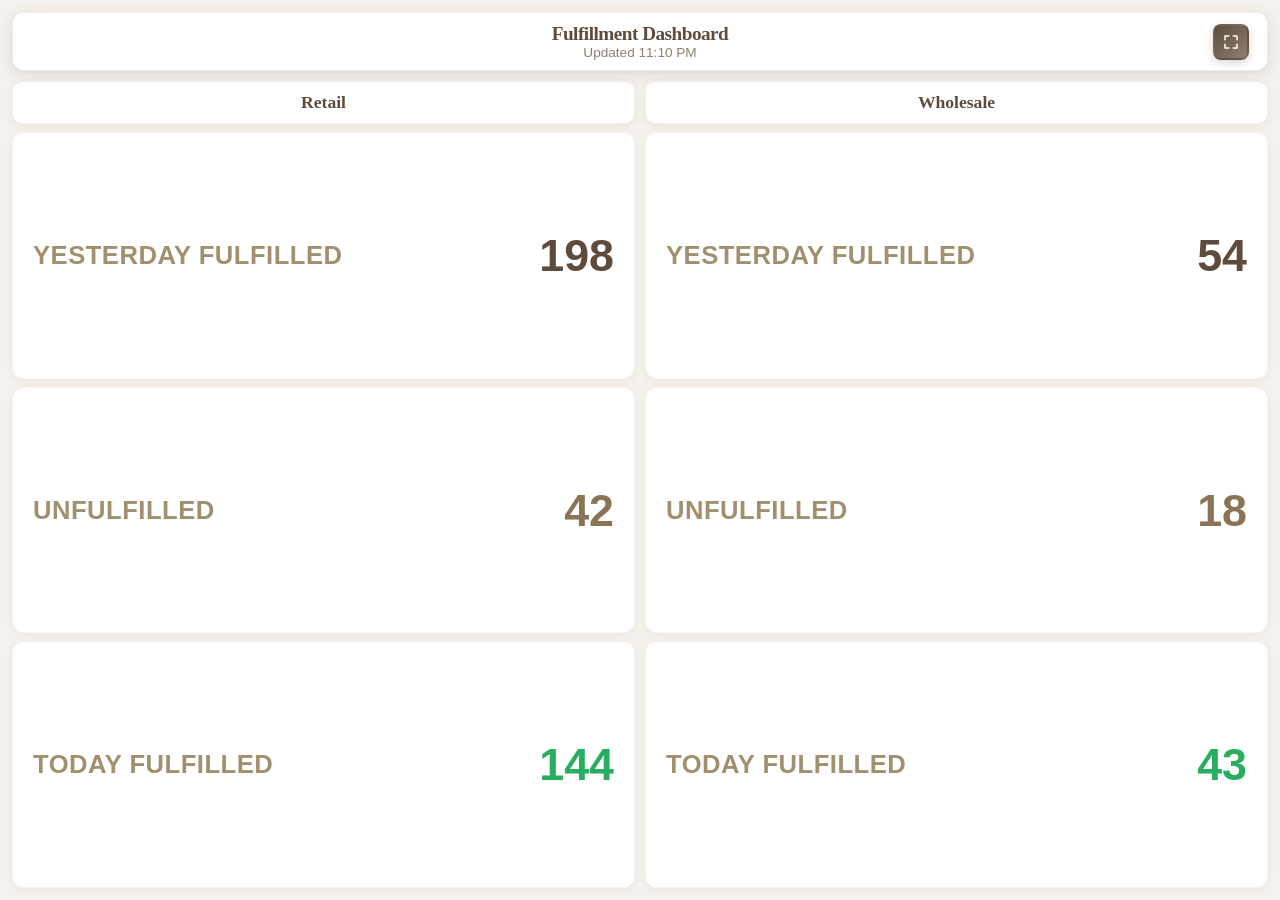
==== commit 90862d45: "Add Weekly Overview dashboard, update admin/STL/fulfillment/roles - New html/weekly-overview.html wi" ====
--- a/html/fulfillment-dashboard.html
+++ b/html/fulfillment-dashboard.html
@@ -54,7 +54,7 @@
   box-shadow: 0 2px 8px rgba(95,75,60,0.06); border: 1px solid rgba(141,129,115,0.08);
 }
 .fd-stat-value { font-size: 3.5vw; font-weight: 700; color: #5f4b3c; }
-.fd-stat-label { font-size: 1.3vw; color: #a0906f; text-transform: uppercase; letter-spacing: 0.5px; font-weight: 600; }
+.fd-stat-label { font-size: 2vw; color: #a0906f; text-transform: uppercase; letter-spacing: 0.5px; font-weight: 600; }
 .fd-stat.fd-stat-unfulfilled .fd-stat-value { color: #8b7355; }
 .fd-stat.fd-stat-fulfilled .fd-stat-value { color: #27ae60; }
 
